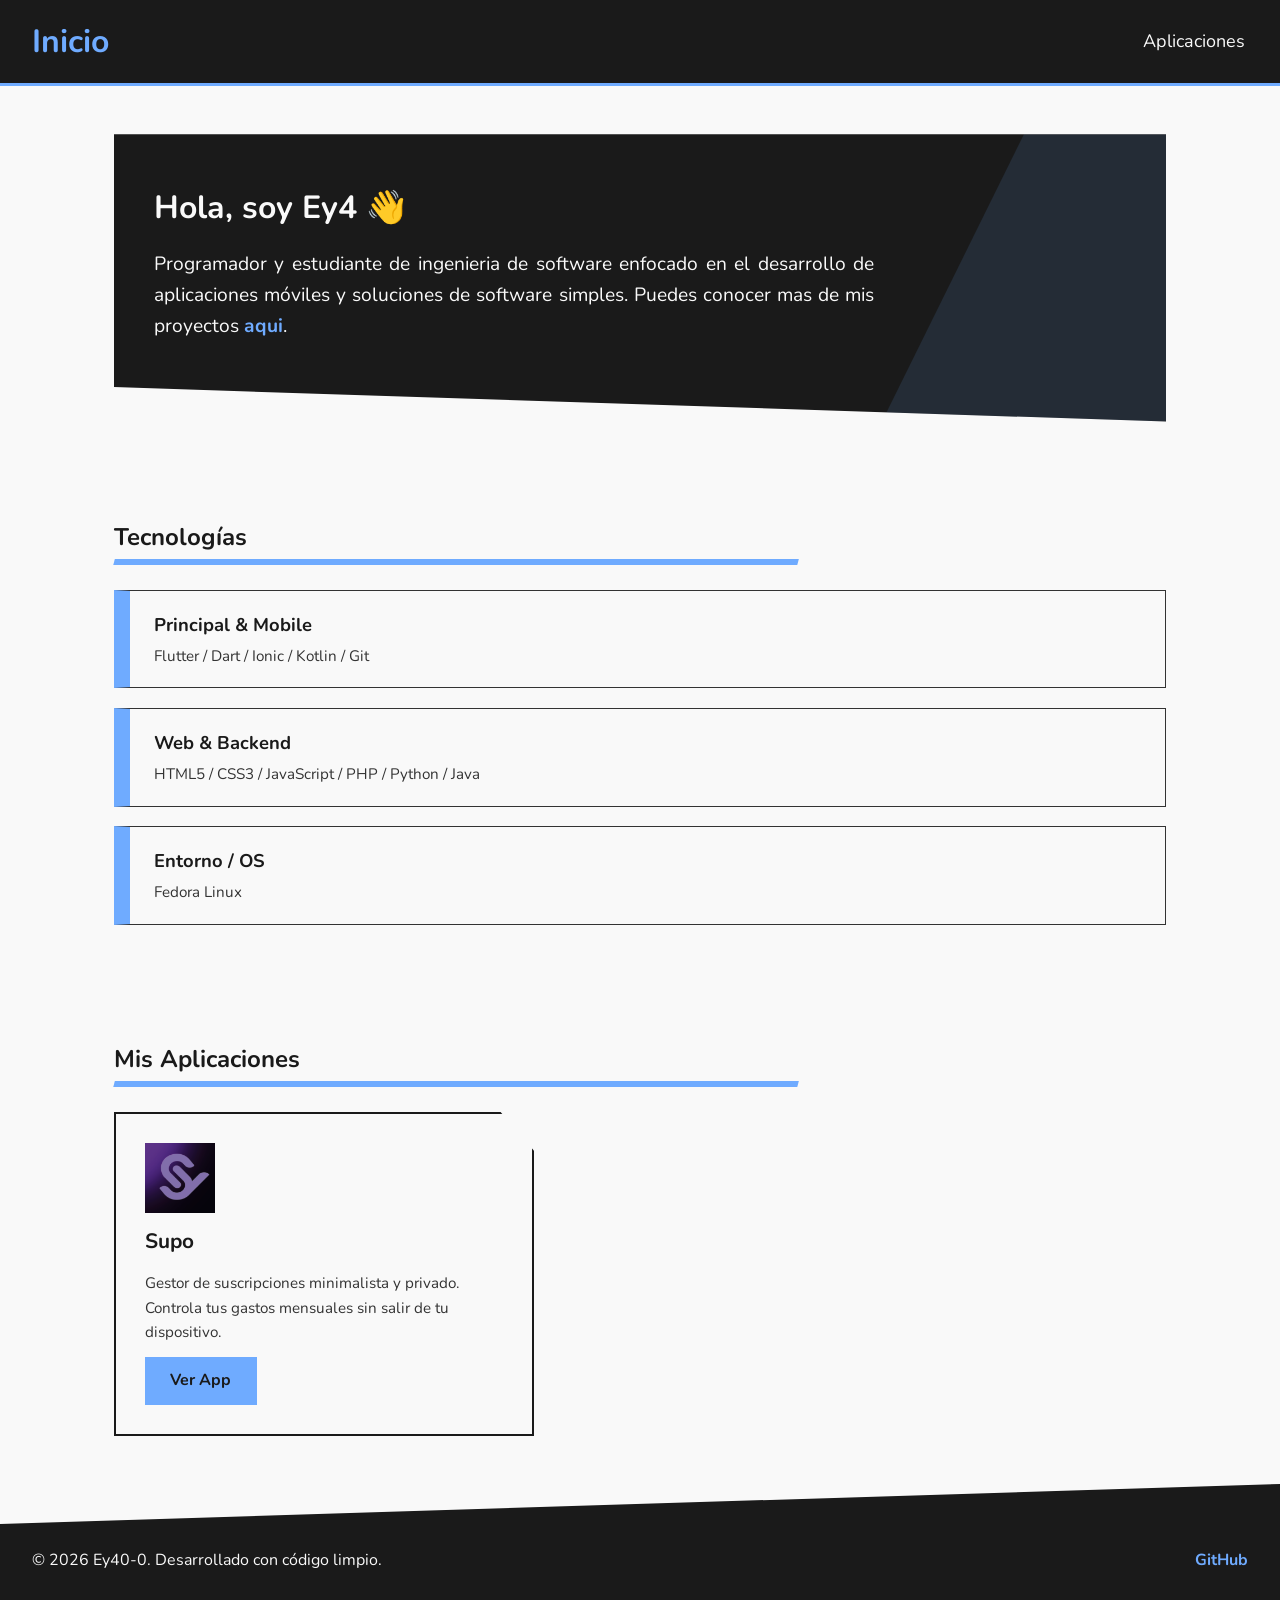
==== index.html @ 371dd0d6 "260707 Se implementa primera version del icono de la aplicacion (1)." ====
<!DOCTYPE html>
<html lang="en">
<head>
    <meta charset="UTF-8">
    <meta name="viewport" content="width=device-width, initial-scale=1.0">
    <link rel="stylesheet" href="style.css">
    <link rel="preconnect" href="https://fonts.googleapis.com">
    <link rel="preconnect" href="https://fonts.gstatic.com" crossorigin>
    <link href="https://fonts.googleapis.com/css2?family=Google+Sans:ital,opsz,wght@0,17..18,400..700;1,17..18,400..700&family=Nunito:ital,wght@0,200..1000;1,200..1000&display=swap" rel="stylesheet">
    <title>Landing</title>
</head>
<body>
<!-- Titulo de la pagina, enlaces -->
    <header class="header-bar">
        <h1 id="title">Inicio</h1>
        <nav class="nav-bar">
            <a href="#apps" class="nav-link">Aplicaciones</a>
        </nav>
    </header>
<!-- Fondo con presentacion -->
    <article class="hero-section">
        <section id="presentation-card">
            <h2 id="title-txt-intro">Hola, soy Ey4 👋</h2>
            <p id="txt-intro">Programador y estudiante de ingenieria de software enfocado en el desarrollo de aplicaciones móviles y soluciones de software simples. Puedes conocer mas de mis proyectos <a href="https://github.com/Ey40-0" class="blue-link">aqui</a>. </p>
        </section>
    </article>
<!-- Stack tecnologico -->
    <article class="stack-section">
       <section class="tech-stack">
            <h2 class="section-heading">Tecnologías</h2>
            <div class="tech-group">
                <h3>Principal & Mobile</h3>
                <p>Flutter / Dart / Ionic / Kotlin / Git</p>
            </div>
            <div class="tech-group">
                <h3>Web & Backend</h3>
                <p>HTML5 / CSS3 / JavaScript / PHP / Python / Java</p>
            </div>
            <div class="tech-group">
                <h3>Entorno / OS</h3>
                <p>Fedora Linux</p>
            </div>
        </section>
    </article>
<!-- Aplicaciones en cascada -->
    <article class="apps-section" id="apps">
        <div class="app-bubble">
            <h2 class="section-heading">Mis Aplicaciones</h2>
            <!-- Tarjeta de Supo -->
            <div class="app-card">
                <div class="app-icon">
                    <img src="/supo/assets/icon/Supo.png" alt="supo-logo-img">
                </div>
                <h3>Supo</h3>
                <p>Gestor de suscripciones minimalista y privado. Controla tus gastos mensuales sin salir de tu dispositivo.</p>
                <a href="./supo/" class="btn">Ver App</a>
            </div>
<!-- Espacio listo para cuando retomes Declutter u otra app -->
<!-- 
            <div class="app-card">
                ...
            </div> 
            -->
        </div>
    </article>
<!-- fin de pagina -->
    <footer>
        <p>&copy; 2026 Ey40-0. Desarrollado con código limpio.</p>
        <a href="https://github.com/Ey40-0" target="_blank">GitHub</a>
    </footer>
</body>
</html>
---- style.css ----
/* Codigo hecho por Ey40-0 */
/* Set de colores en variables */
:root {
--global-grey: #1a1a1a;
--dark-gray: #333333;
--blue-font: #6fabff;
--white-gray: #f9f9f9;
--blue-hover: #4d8fe0;
}
/* Reseteo basico de margenes */
* {
    margin: 0;
    padding: 0;
    box-sizing: border-box;
}
html {
    scroll-behavior: smooth;
}
/* Hacer la fuente global para todo el cuerpo del sitio */
body {
    font-family: 'Nunito', system-ui, -apple-system, sans-serif;
    background-color: var(--white-gray);
    color: var(--dark-gray);
    line-height: 1.6;
    overflow-x: hidden;
}
article {
    max-width: 1100px;
    margin: 0 auto;
    padding: 3rem 1.5rem;
}
/* Aplicar Google Sans a los titulos para que resalten mas */
h1, h2, h3, h4, h5, h6 {
    font-family: 'Google Sans', 'Nunito', sans-serif;
    font-weight: 700;
    color: var(--global-grey);
}
a {
    text-decoration: none;
}
/* Classes */
.header-bar {
/* Estetica */
    background-color: var(--global-grey);
    border-bottom: .2rem solid var(--blue-font);
/* Posicionamiento */
    display: flex;
    align-items: center;
    justify-content: space-between;
    padding: 1rem 2rem;
    position: sticky;
    top: 0;
    z-index: 100;
}
.nav-bar {
    display: flex;
    align-items: center;
    gap: 1.5rem;
}
/* Enlaces en Nav */
.nav-link {
    color: var(--white-gray);
    font-size: large;
    padding: .2rem;
    text-decoration: none;
}
.blue-link {
    color: var(--blue-font);
    font-weight: 700;
}
/* Mismo subrayado direccional que el link de Github en el footer (ver mas abajo), */
/* reutilizado aca en vez de repetir el bloque tres veces */
.nav-link,
.blue-link,
footer a {
    position: relative;
}
.nav-link::after,
.blue-link::after,
footer a::after {
    content: '';
    position: absolute;
    left: 0;
    bottom: -.2rem;
    width: 100%;
    height: .2rem;
    background-color: var(--blue-font);
/* Animacion: nace desde la derecha en reposo y crece desde la izquierda al pasar el mouse */
    transform: scaleX(0);
    transform-origin: right;
    transition: transform .2s ease;
}
.nav-link:hover::after,
.blue-link:hover::after,
footer a:hover::after {
    transform: scaleX(1);
    transform-origin: left;
}
/* Encabezado con banda diagonal, reutilizable en cada seccion */
.section-heading {
    position: relative;
    display: inline-block;
    padding-bottom: .6rem;
    margin-bottom: 1.5rem;
}
.section-heading::after {
    content: '';
    position: absolute;
    left: 0;
    bottom: 0;
    width: 65%;
    height: .4rem;
    background-color: var(--blue-font);
    transform: skewX(-15deg);
    transform-origin: left;
}
/* Presentacion (hero) */
#presentation-card {
/* Color */
    background-color: var(--global-grey);
/* Espacio (el padding-bottom extra da espacio para que el corte de abajo no tape el texto) */
    padding: 3rem 2.5rem 5rem;
/* Recorte diagonal */
    position: relative;
    overflow: hidden;
/* Inclinacion de la card: el ultimo valor (0 88%) es la esquina inferior izquierda. */
/* Bajar ese porcentaje = corte mas pronunciado, subirlo (mas cerca de 100%) = corte mas sutil */
    clip-path: polygon(0 0, 100% 0, 100% 100%, 0 88%);
}
#presentation-card::before {
    content: '';
    position: absolute;
    top: 0;
    right: 0;
    width: 45%;
    height: 100%;
    background-color: var(--blue-font);
    opacity: .12;
    clip-path: polygon(100% 0, 100% 100%, 40% 100%, 70% 0);
    z-index: -1;
}
#title {
    color: var(--blue-font);
}
#title-txt-intro {
    color: var(--white-gray);
    font-size: 2rem;
    margin-bottom: 1rem;
}
#txt-intro {
    color: var(--white-gray);
    font-size: larger;
    text-align: justify;
    max-width: 60ch;
}
/* Stack tecnologico */
.tech-stack {
    display: flex;
    flex-direction: column;
}
.tech-group {
    padding: 1.2rem 1.5rem;
    margin-bottom: 1.2rem;
    background-color: var(--white-gray);
    border: .1rem solid var(--dark-gray);
    border-left: 1rem solid var(--blue-font);
}
.tech-group h3 {
    font-size: 1.15rem;
    margin-bottom: .3rem;
}
.tech-group p {
    font-size: .95rem;
}
/* Aplicaciones */
.app-bubble {
    display: flex;
    flex-direction: column;
}
.app-card {
    position: relative;
    display: flex;
    flex-direction: column;
    gap: .8rem;
    padding: 1.8rem;
    border: .15rem solid var(--global-grey);
    clip-path: polygon(0 0, 92% 0, 100% 12%, 100% 100%, 0 100%);
    max-width: 420px;
}
.app-icon {
    width: 70px;
    height: 70px;
    flex-shrink: 0;
    display: flex;
    align-items: center;
    justify-content: center;
}
.app-icon img {
    width: 100%;
    height: 100%;
    object-fit: contain;
    display: block;
}
.app-card h3 {
    font-size: 1.3rem;
}
.app-card p {
    font-size: .95rem;
}
/* Boton con relleno diagonal al pasar el mouse */
.btn {
    position: relative;
    display: inline-block;
    align-self: flex-start;
    padding: .7rem 1.6rem;
    background-color: var(--blue-font);
    color: var(--global-grey);
    font-weight: 700;
    overflow: hidden;
    z-index: 1;
    transition: color .25s ease;
}
.btn::before {
    content: '';
    position: absolute;
    top: 0;
    left: -15%;
    width: 130%;
    height: 100%;
    background-color: var(--global-grey);
    transform: translateX(-100%) skewX(-15deg);
    transition: transform .3s ease;
    z-index: -1;
}
.btn:hover {
    color: var(--white-gray);
}
.btn:hover::before {
    transform: translateX(0) skewX(-15deg);
}
/* Pie de pagina con corte diagonal arriba */
footer {
    position: relative;
    background-color: var(--global-grey);
    color: var(--white-gray);
    display: flex;
    flex-wrap: wrap;
    align-items: center;
    justify-content: space-between;
    gap: 1rem;
    padding: 4rem 2rem 1.8rem;
    clip-path: polygon(0 40px, 100% 0, 100% 100%, 0 100%);
}
footer a {
    color: var(--blue-font);
    font-weight: 700;
}
/* El subrayado (::after) ya viene del bloque compartido de arriba, */
/* aca solo se agrega el cambio de color que hace unico a este link */
footer a:hover {
    color: var(--white-gray);
}
footer a:hover::after {
    background-color: var(--white-gray);
}
/* Mejora propia (no pedida): estados de foco visibles para quien navega con teclado */
/* Sin sombra ni radio, solo un contorno solido que respeta la paleta */
.nav-link:focus-visible,
.blue-link:focus-visible,
.btn:focus-visible,
footer a:focus-visible {
    outline: .15rem solid var(--blue-font);
    outline-offset: .25rem;
}
/* Responsive */
@media (max-width: 900px) {
    .app-card {
        max-width: 100%;
    }
    #presentation-card::before {
        width: 55%;
        opacity: .1;
    }
}
@media (max-width: 700px) {
    .header-bar {
        padding: 1rem 1.2rem;
    }
    #title {
        font-size: 1.4rem;
    }
    .nav-link {
        font-size: medium;
    }
    #title-txt-intro {
        font-size: 1.6rem;
    }
    #txt-intro {
        font-size: 1rem;
        text-align: left;
    }
    article {
        padding: 2.2rem 1.2rem;
    }
    footer {
        flex-direction: column;
        text-align: center;
        padding-top: 3.5rem;
    }
}
@media (max-width: 480px) {
    #presentation-card {
        padding: 2rem 1.5rem 3.5rem;
    }
    #presentation-card::before {
        display: none;
    }
    .app-card {
        clip-path: polygon(0 0, 88% 0, 100% 8%, 100% 100%, 0 100%);
    }
    .btn {
        width: 100%;
        text-align: center;
    }
    footer {
        clip-path: polygon(0 22px, 100% 0, 100% 100%, 0 100%);
    }
}
/* Respeto por preferencia de movimiento reducido */
@media (prefers-reduced-motion: reduce) {
    * {
        transition: none !important;
    }
}
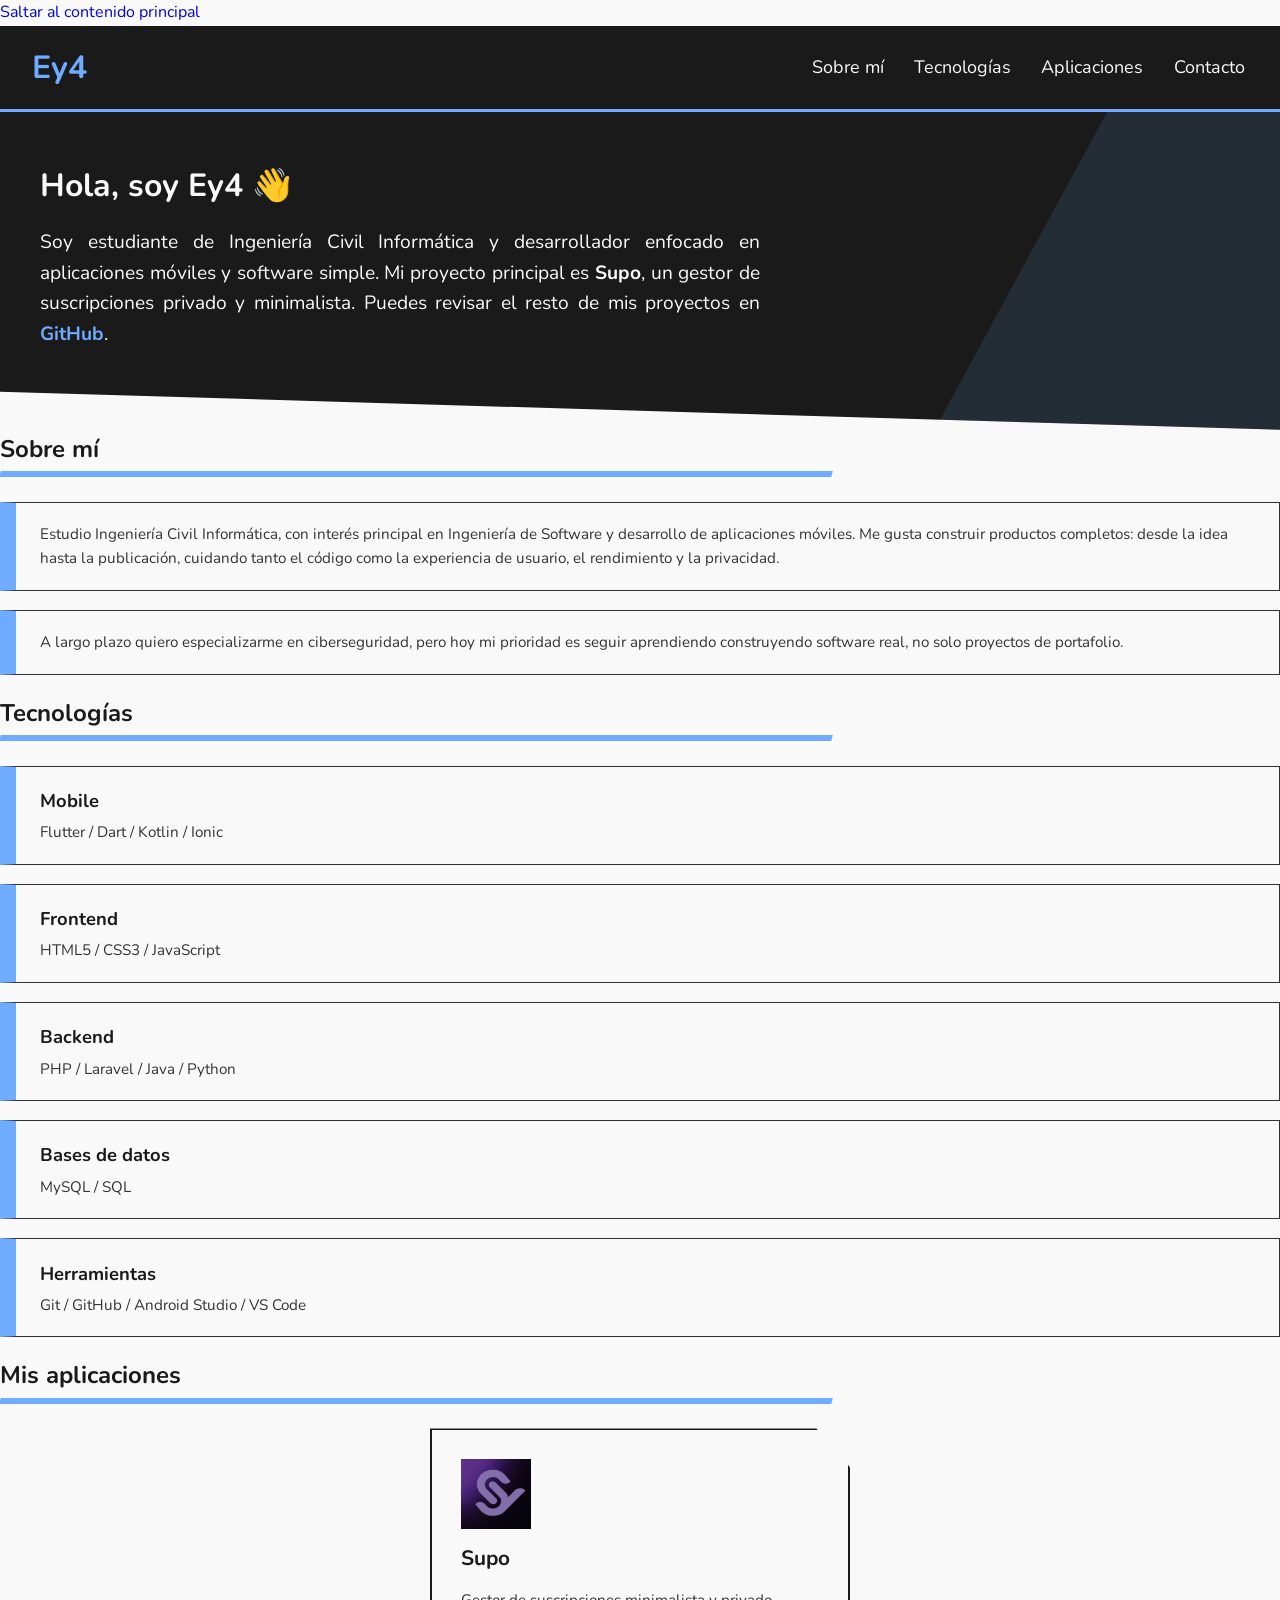
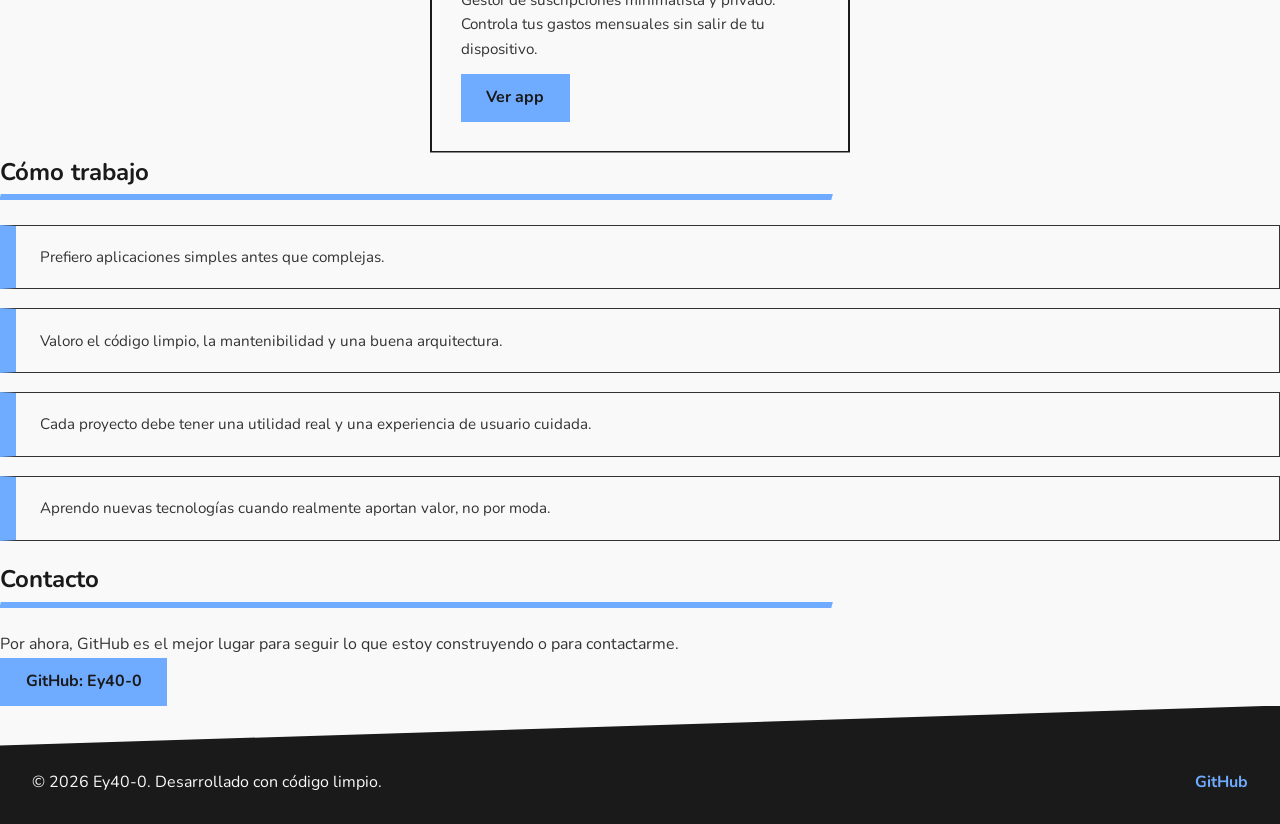
==== commit 3e7f12ae: "Update index.html with new metadata and structure Updated the HTML document to reflect a new title, " ====
--- a/index.html
+++ b/index.html
@@ -1,5 +1,5 @@
 <!DOCTYPE html>
-<html lang="en">
+<html lang="es">
 <head>
     <meta charset="UTF-8">
     <meta name="viewport" content="width=device-width, initial-scale=1.0">
@@ -7,66 +7,187 @@
     <link rel="preconnect" href="https://fonts.googleapis.com">
     <link rel="preconnect" href="https://fonts.gstatic.com" crossorigin>
     <link href="https://fonts.googleapis.com/css2?family=Google+Sans:ital,opsz,wght@0,17..18,400..700;1,17..18,400..700&family=Nunito:ital,wght@0,200..1000;1,200..1000&display=swap" rel="stylesheet">
-    <title>Landing</title>
+
+    <title>Ey4 — Desarrollador de software y apps móviles | Ey40-0</title>
+    <meta name="description" content="Ey4 (Ey40-0) es estudiante de Ingeniería Civil Informática y desarrollador enfocado en aplicaciones móviles y software simple. Conoce Supo, su gestor de suscripciones privado, y el resto de sus proyectos.">
+    <meta name="author" content="Ey4">
+    <link rel="canonical" href="https://ey4.dev/">
+
+    <!-- Open Graph: reemplaza la URL por tu dominio real cuando lo tengas -->
+    <meta property="og:type" content="website">
+    <meta property="og:title" content="Ey4 — Desarrollador de software y apps móviles">
+    <meta property="og:description" content="Estudiante de Ingeniería Civil Informática y desarrollador de aplicaciones móviles. Creador de Supo, un gestor de suscripciones privado y minimalista.">
+    <meta property="og:url" content="https://ey4.dev/">
+    <meta property="og:site_name" content="Ey4">
+
+    <meta name="twitter:card" content="summary">
+    <meta name="twitter:title" content="Ey4 — Desarrollador de software y apps móviles">
+    <meta name="twitter:description" content="Estudiante de Ingeniería Civil Informática. Desarrollo aplicaciones móviles simples y privadas, como Supo.">
+
+    <!-- Datos estructurados: ayuda a Google a entender quién eres, no solo qué dice el texto -->
+    <script type="application/ld+json">
+    {
+      "@context": "https://schema.org",
+      "@type": "Person",
+      "name": "Ey4",
+      "alternateName": "Ey40-0",
+      "url": "https://ey4.dev/",
+      "sameAs": [
+        "https://github.com/Ey40-0"
+      ],
+      "jobTitle": "Estudiante de Ingeniería Civil Informática",
+      "description": "Estudiante de Ingeniería Civil Informática enfocado en desarrollo de software y aplicaciones móviles, creador de la app Supo.",
+      "knowsAbout": [
+        "Flutter", "Dart", "Kotlin", "Ionic", "Java", "Python", "PHP", "Laravel",
+        "JavaScript", "HTML5", "CSS3", "SQL", "MySQL", "Git", "GitHub"
+      ]
+    }
+    </script>
 </head>
 <body>
-<!-- Titulo de la pagina, enlaces -->
+
+    <a href="#main-content" class="skip-link">Saltar al contenido principal</a>
+
+    <!-- Encabezado con marca y navegación -->
     <header class="header-bar">
-        <h1 id="title">Inicio</h1>
-        <nav class="nav-bar">
+        <h1 id="title">Ey4</h1>
+        <nav class="nav-bar" aria-label="Navegación principal">
+            <a href="#about" class="nav-link">Sobre mí</a>
+            <a href="#tech" class="nav-link">Tecnologías</a>
             <a href="#apps" class="nav-link">Aplicaciones</a>
+            <a href="#contact" class="nav-link">Contacto</a>
         </nav>
     </header>
-<!-- Fondo con presentacion -->
-    <article class="hero-section">
-        <section id="presentation-card">
-            <h2 id="title-txt-intro">Hola, soy Ey4 👋</h2>
-            <p id="txt-intro">Programador y estudiante de ingenieria de software enfocado en el desarrollo de aplicaciones móviles y soluciones de software simples. Puedes conocer mas de mis proyectos <a href="https://github.com/Ey40-0" class="blue-link">aqui</a>. </p>
-        </section>
-    </article>
-<!-- Stack tecnologico -->
-    <article class="stack-section">
-       <section class="tech-stack">
-            <h2 class="section-heading">Tecnologías</h2>
-            <div class="tech-group">
-                <h3>Principal & Mobile</h3>
-                <p>Flutter / Dart / Ionic / Kotlin / Git</p>
-            </div>
-            <div class="tech-group">
-                <h3>Web & Backend</h3>
-                <p>HTML5 / CSS3 / JavaScript / PHP / Python / Java</p>
-            </div>
-            <div class="tech-group">
-                <h3>Entorno / OS</h3>
-                <p>Fedora Linux</p>
+
+    <main id="main-content">
+
+        <!-- Presentación -->
+        <section class="hero-section">
+            <div id="presentation-card">
+                <h2 id="title-txt-intro">Hola, soy Ey4 👋</h2>
+                <p id="txt-intro">
+                    Soy estudiante de Ingeniería Civil Informática y desarrollador enfocado en
+                    aplicaciones móviles y software simple. Mi proyecto principal es
+                    <strong>Supo</strong>, un gestor de suscripciones privado y minimalista.
+                    Puedes revisar el resto de mis proyectos en
+                    <a href="https://github.com/Ey40-0" class="blue-link">GitHub</a>.
+                </p>
             </div>
         </section>
-    </article>
-<!-- Aplicaciones en cascada -->
-    <article class="apps-section" id="apps">
-        <div class="app-bubble">
-            <h2 class="section-heading">Mis Aplicaciones</h2>
-            <!-- Tarjeta de Supo -->
-            <div class="app-card">
-                <div class="app-icon">
-                    <img src="/supo/assets/icon/Supo.png" alt="supo-logo-img">
+
+        <!-- Sobre mí -->
+        <section class="stack-section" id="about">
+            <div class="tech-stack">
+                <h2 class="section-heading">Sobre mí</h2>
+                <div class="tech-group">
+                    <p>
+                        Estudio Ingeniería Civil Informática, con interés principal en
+                        Ingeniería de Software y desarrollo de aplicaciones móviles. Me gusta
+                        construir productos completos: desde la idea hasta la publicación,
+                        cuidando tanto el código como la experiencia de usuario, el rendimiento
+                        y la privacidad.
+                    </p>
                 </div>
-                <h3>Supo</h3>
-                <p>Gestor de suscripciones minimalista y privado. Controla tus gastos mensuales sin salir de tu dispositivo.</p>
-                <a href="./supo/" class="btn">Ver App</a>
+                <div class="tech-group">
+                    <p>
+                        A largo plazo quiero especializarme en ciberseguridad, pero hoy mi
+                        prioridad es seguir aprendiendo construyendo software real, no solo
+                        proyectos de portafolio.
+                    </p>
+                </div>
             </div>
-<!-- Espacio listo para cuando retomes Declutter u otra app -->
-<!-- 
-            <div class="app-card">
-                ...
-            </div> 
-            -->
-        </div>
-    </article>
-<!-- fin de pagina -->
+        </section>
+
+        <!-- Stack tecnológico -->
+        <section class="stack-section" id="tech">
+            <div class="tech-stack">
+                <h2 class="section-heading">Tecnologías</h2>
+                <div class="tech-group">
+                    <h3>Mobile</h3>
+                    <p>Flutter / Dart / Kotlin / Ionic</p>
+                </div>
+                <div class="tech-group">
+                    <h3>Frontend</h3>
+                    <p>HTML5 / CSS3 / JavaScript</p>
+                </div>
+                <div class="tech-group">
+                    <h3>Backend</h3>
+                    <p>PHP / Laravel / Java / Python</p>
+                </div>
+                <div class="tech-group">
+                    <h3>Bases de datos</h3>
+                    <p>MySQL / SQL</p>
+                </div>
+                <div class="tech-group">
+                    <h3>Herramientas</h3>
+                    <p>Git / GitHub / Android Studio / VS Code</p>
+                </div>
+            </div>
+        </section>
+
+        <!-- Aplicaciones -->
+        <section class="apps-section" id="apps">
+            <div class="app-bubble">
+                <h2 class="section-heading">Mis aplicaciones</h2>
+
+                <article class="app-card">
+                    <div class="app-icon">
+                        <img src="/supo/assets/icon/Supo.png" alt="Ícono de la aplicación Supo">
+                    </div>
+                    <h3>Supo</h3>
+                    <p>
+                        Gestor de suscripciones minimalista y privado. Controla tus gastos
+                        mensuales sin salir de tu dispositivo.
+                    </p>
+                    <a href="./supo/" class="btn">Ver app</a>
+                </article>
+
+                <!-- Espacio listo para cuando retomes Declutter u otra app -->
+                <!--
+                <article class="app-card">
+                    ...
+                </article>
+                -->
+            </div>
+        </section>
+
+        <!-- Filosofía de desarrollo -->
+        <section class="stack-section" id="philosophy">
+            <div class="tech-stack">
+                <h2 class="section-heading">Cómo trabajo</h2>
+                <div class="tech-group">
+                    <p>Prefiero aplicaciones simples antes que complejas.</p>
+                </div>
+                <div class="tech-group">
+                    <p>Valoro el código limpio, la mantenibilidad y una buena arquitectura.</p>
+                </div>
+                <div class="tech-group">
+                    <p>Cada proyecto debe tener una utilidad real y una experiencia de usuario cuidada.</p>
+                </div>
+                <div class="tech-group">
+                    <p>Aprendo nuevas tecnologías cuando realmente aportan valor, no por moda.</p>
+                </div>
+            </div>
+        </section>
+
+        <!-- Contacto -->
+        <section class="apps-section" id="contact">
+            <div class="app-bubble">
+                <h2 class="section-heading">Contacto</h2>
+                <p>
+                    Por ahora, GitHub es el mejor lugar para seguir lo que estoy construyendo
+                    o para contactarme.
+                </p>
+                <a href="https://github.com/Ey40-0" class="btn" target="_blank" rel="noopener">GitHub: Ey40-0</a>
+            </div>
+        </section>
+
+    </main>
+
     <footer>
         <p>&copy; 2026 Ey40-0. Desarrollado con código limpio.</p>
-        <a href="https://github.com/Ey40-0" target="_blank">GitHub</a>
+        <a href="https://github.com/Ey40-0" target="_blank" rel="noopener">GitHub</a>
     </footer>
+
 </body>
-</html>+</html>
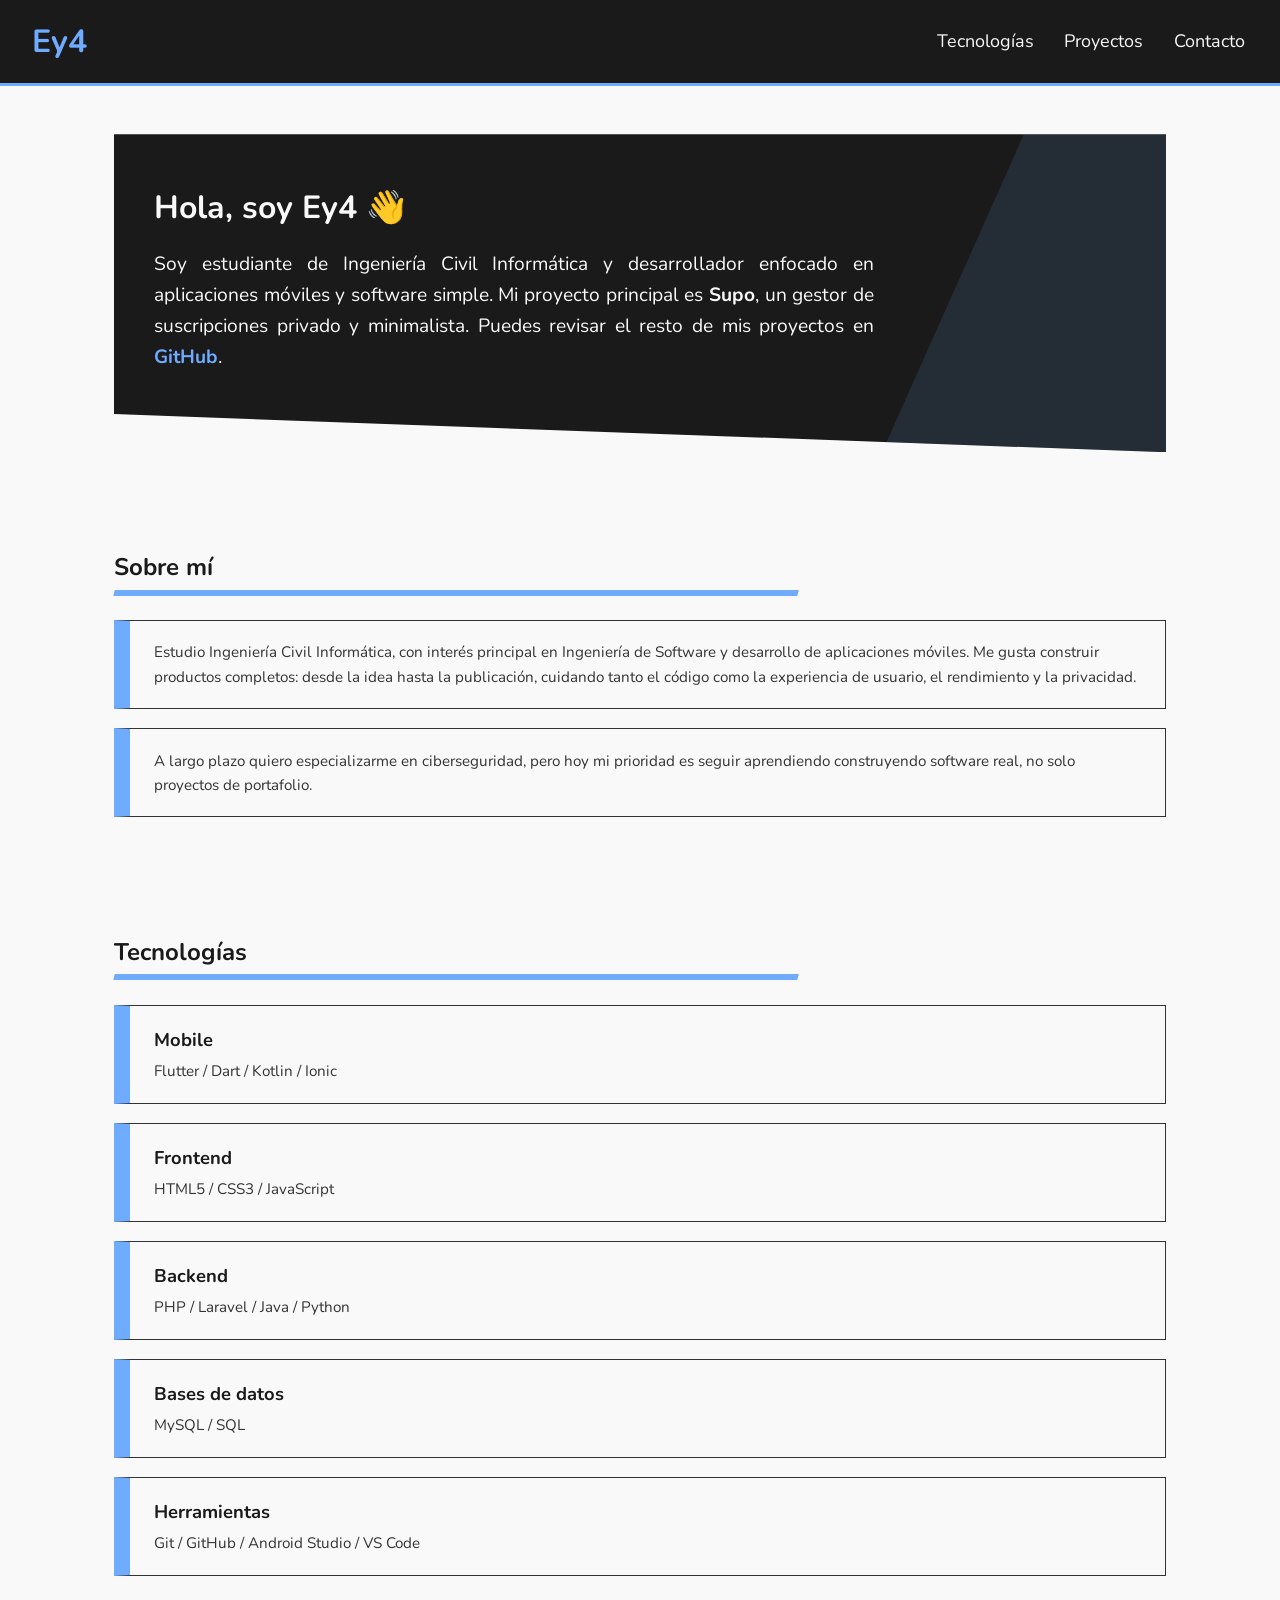
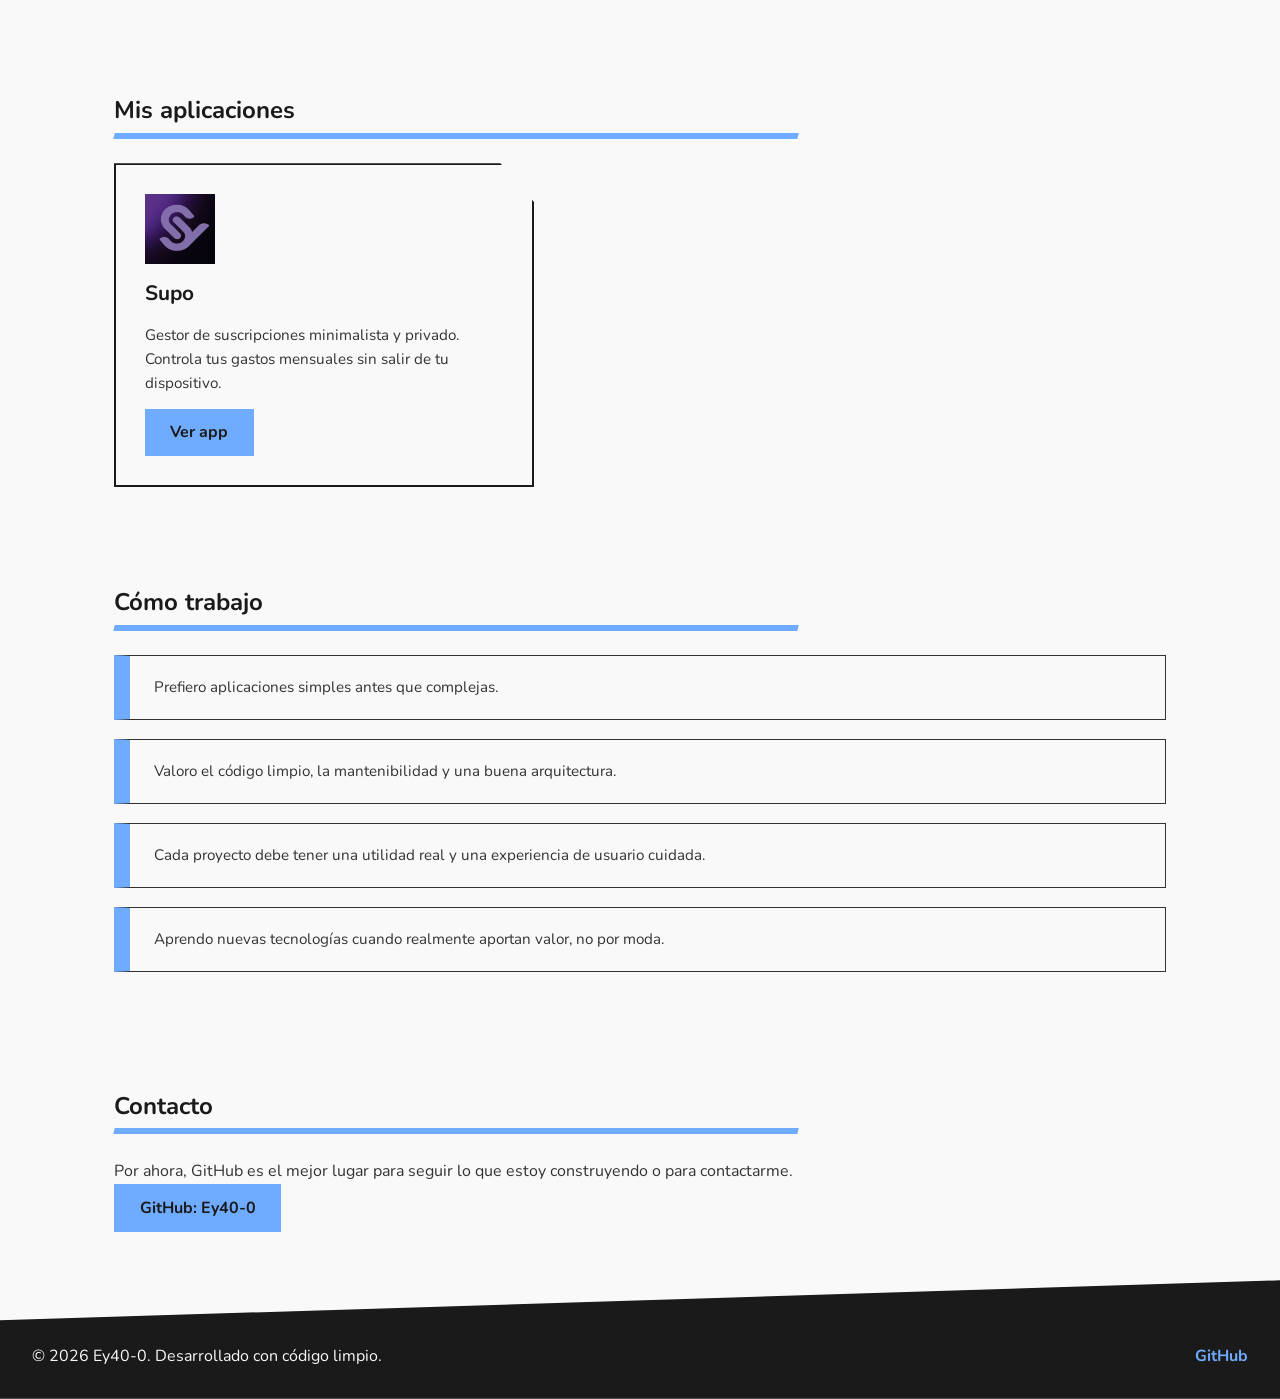
==== commit 6237869b: "Update URLs and refactor HTML structure Updated canonical and Open Graph URLs to point to GitHub Pag" ====
--- a/index.html
+++ b/index.html
@@ -11,13 +11,12 @@
     <title>Ey4 — Desarrollador de software y apps móviles | Ey40-0</title>
     <meta name="description" content="Ey4 (Ey40-0) es estudiante de Ingeniería Civil Informática y desarrollador enfocado en aplicaciones móviles y software simple. Conoce Supo, su gestor de suscripciones privado, y el resto de sus proyectos.">
     <meta name="author" content="Ey4">
-    <link rel="canonical" href="https://ey4.dev/">
+    <link rel="canonical" href="https://ey40-0.github.io/">
 
-    <!-- Open Graph: reemplaza la URL por tu dominio real cuando lo tengas -->
     <meta property="og:type" content="website">
     <meta property="og:title" content="Ey4 — Desarrollador de software y apps móviles">
     <meta property="og:description" content="Estudiante de Ingeniería Civil Informática y desarrollador de aplicaciones móviles. Creador de Supo, un gestor de suscripciones privado y minimalista.">
-    <meta property="og:url" content="https://ey4.dev/">
+    <meta property="og:url" content="https://ey40-0.github.io/">
     <meta property="og:site_name" content="Ey4">
 
     <meta name="twitter:card" content="summary">
@@ -31,7 +30,7 @@
       "@type": "Person",
       "name": "Ey4",
       "alternateName": "Ey40-0",
-      "url": "https://ey4.dev/",
+      "url": "https://ey40-0.github.io/",
       "sameAs": [
         "https://github.com/Ey40-0"
       ],
@@ -46,15 +45,12 @@
 </head>
 <body>
 
-    <a href="#main-content" class="skip-link">Saltar al contenido principal</a>
-
     <!-- Encabezado con marca y navegación -->
     <header class="header-bar">
         <h1 id="title">Ey4</h1>
         <nav class="nav-bar" aria-label="Navegación principal">
-            <a href="#about" class="nav-link">Sobre mí</a>
             <a href="#tech" class="nav-link">Tecnologías</a>
-            <a href="#apps" class="nav-link">Aplicaciones</a>
+            <a href="#apps" class="nav-link">Proyectos</a>
             <a href="#contact" class="nav-link">Contacto</a>
         </nav>
     </header>
@@ -62,8 +58,8 @@
     <main id="main-content">
 
         <!-- Presentación -->
-        <section class="hero-section">
-            <div id="presentation-card">
+        <article class="hero-section">
+            <section id="presentation-card">
                 <h2 id="title-txt-intro">Hola, soy Ey4 👋</h2>
                 <p id="txt-intro">
                     Soy estudiante de Ingeniería Civil Informática y desarrollador enfocado en
@@ -72,12 +68,12 @@
                     Puedes revisar el resto de mis proyectos en
                     <a href="https://github.com/Ey40-0" class="blue-link">GitHub</a>.
                 </p>
-            </div>
-        </section>
+            </section>
+        </article>
 
         <!-- Sobre mí -->
-        <section class="stack-section" id="about">
-            <div class="tech-stack">
+        <article class="stack-section" id="about">
+            <section class="tech-stack">
                 <h2 class="section-heading">Sobre mí</h2>
                 <div class="tech-group">
                     <p>
@@ -95,12 +91,12 @@
                         proyectos de portafolio.
                     </p>
                 </div>
-            </div>
-        </section>
+            </section>
+        </article>
 
         <!-- Stack tecnológico -->
-        <section class="stack-section" id="tech">
-            <div class="tech-stack">
+        <article class="stack-section" id="tech">
+            <section class="tech-stack">
                 <h2 class="section-heading">Tecnologías</h2>
                 <div class="tech-group">
                     <h3>Mobile</h3>
@@ -122,15 +118,15 @@
                     <h3>Herramientas</h3>
                     <p>Git / GitHub / Android Studio / VS Code</p>
                 </div>
-            </div>
-        </section>
+            </section>
+        </article>
 
         <!-- Aplicaciones -->
-        <section class="apps-section" id="apps">
+        <article class="apps-section" id="apps">
             <div class="app-bubble">
                 <h2 class="section-heading">Mis aplicaciones</h2>
 
-                <article class="app-card">
+                <div class="app-card">
                     <div class="app-icon">
                         <img src="/supo/assets/icon/Supo.png" alt="Ícono de la aplicación Supo">
                     </div>
@@ -140,20 +136,20 @@
                         mensuales sin salir de tu dispositivo.
                     </p>
                     <a href="./supo/" class="btn">Ver app</a>
-                </article>
+                </div>
 
                 <!-- Espacio listo para cuando retomes Declutter u otra app -->
                 <!--
-                <article class="app-card">
+                <div class="app-card">
                     ...
-                </article>
+                </div>
                 -->
             </div>
-        </section>
+        </article>
 
         <!-- Filosofía de desarrollo -->
-        <section class="stack-section" id="philosophy">
-            <div class="tech-stack">
+        <article class="stack-section" id="philosophy">
+            <section class="tech-stack">
                 <h2 class="section-heading">Cómo trabajo</h2>
                 <div class="tech-group">
                     <p>Prefiero aplicaciones simples antes que complejas.</p>
@@ -167,11 +163,11 @@
                 <div class="tech-group">
                     <p>Aprendo nuevas tecnologías cuando realmente aportan valor, no por moda.</p>
                 </div>
-            </div>
-        </section>
+            </section>
+        </article>
 
         <!-- Contacto -->
-        <section class="apps-section" id="contact">
+        <article class="apps-section" id="contact">
             <div class="app-bubble">
                 <h2 class="section-heading">Contacto</h2>
                 <p>
@@ -180,7 +176,7 @@
                 </p>
                 <a href="https://github.com/Ey40-0" class="btn" target="_blank" rel="noopener">GitHub: Ey40-0</a>
             </div>
-        </section>
+        </article>
 
     </main>
 
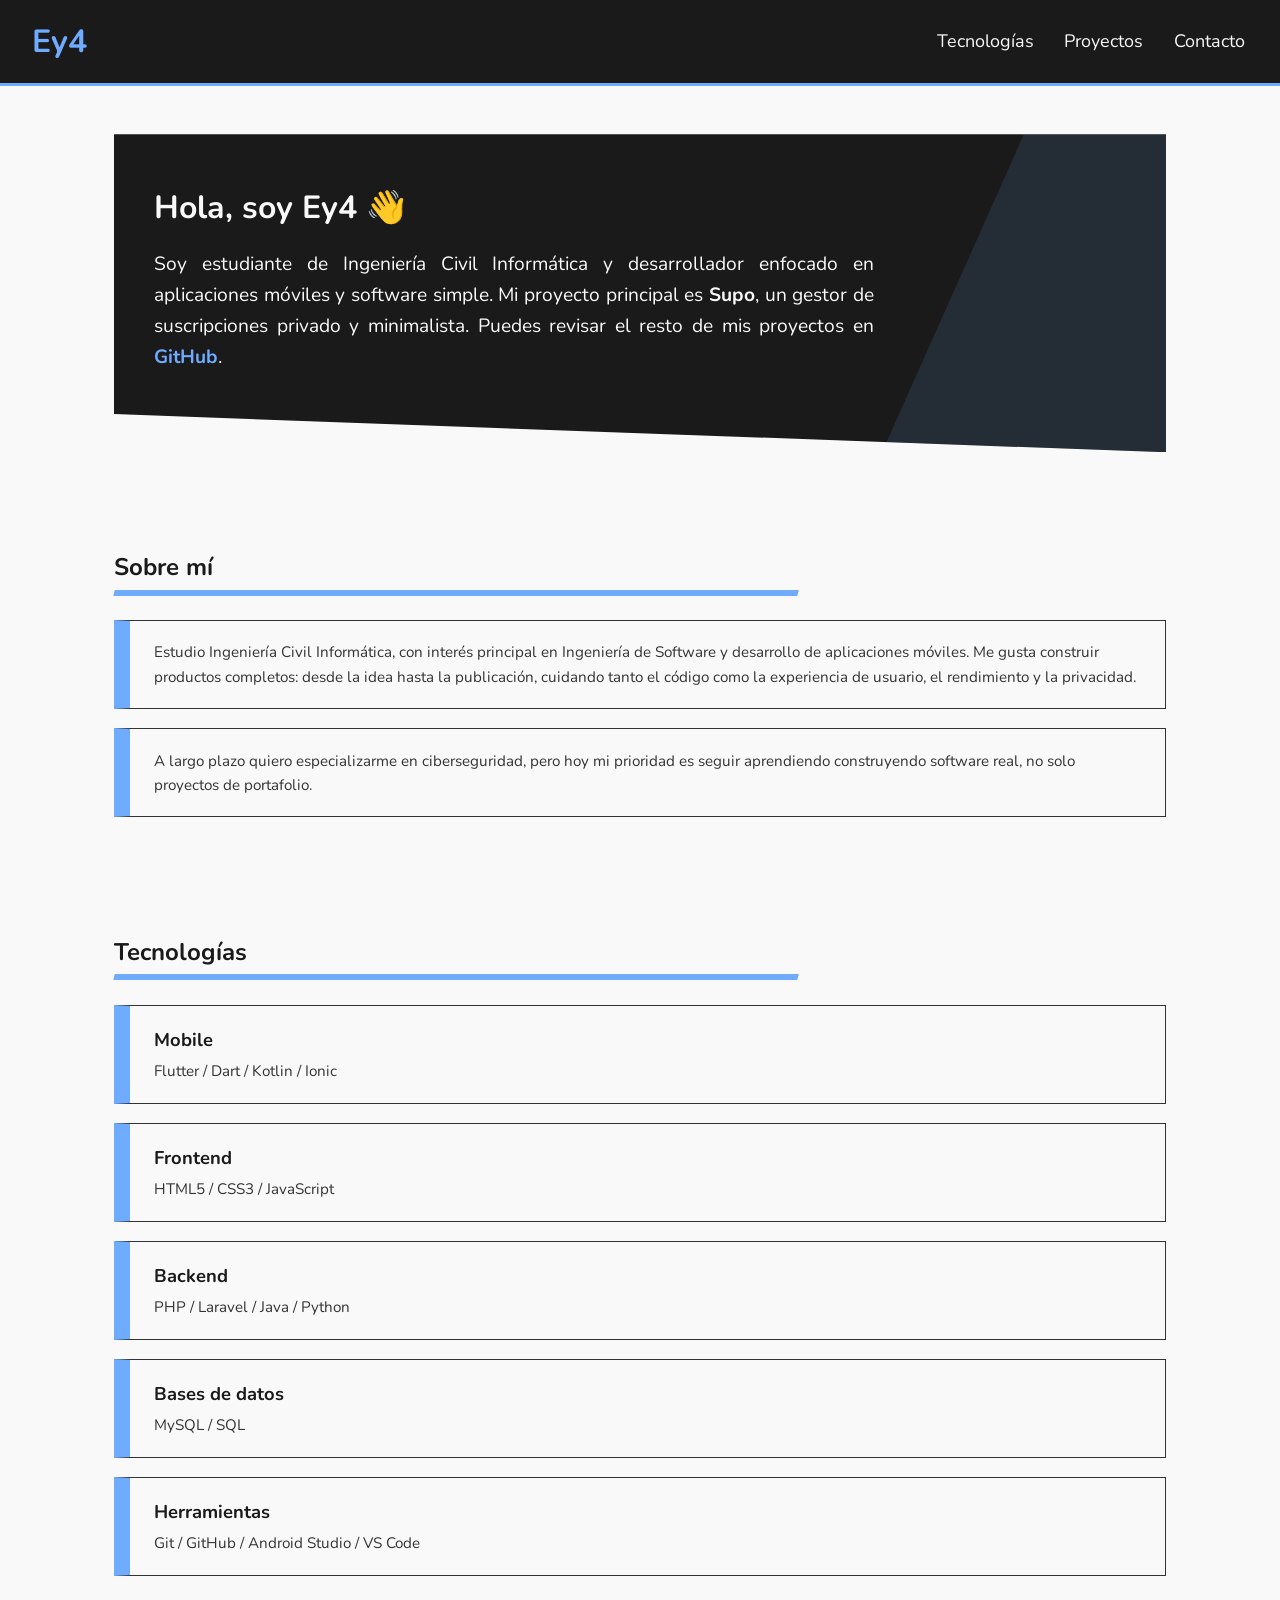
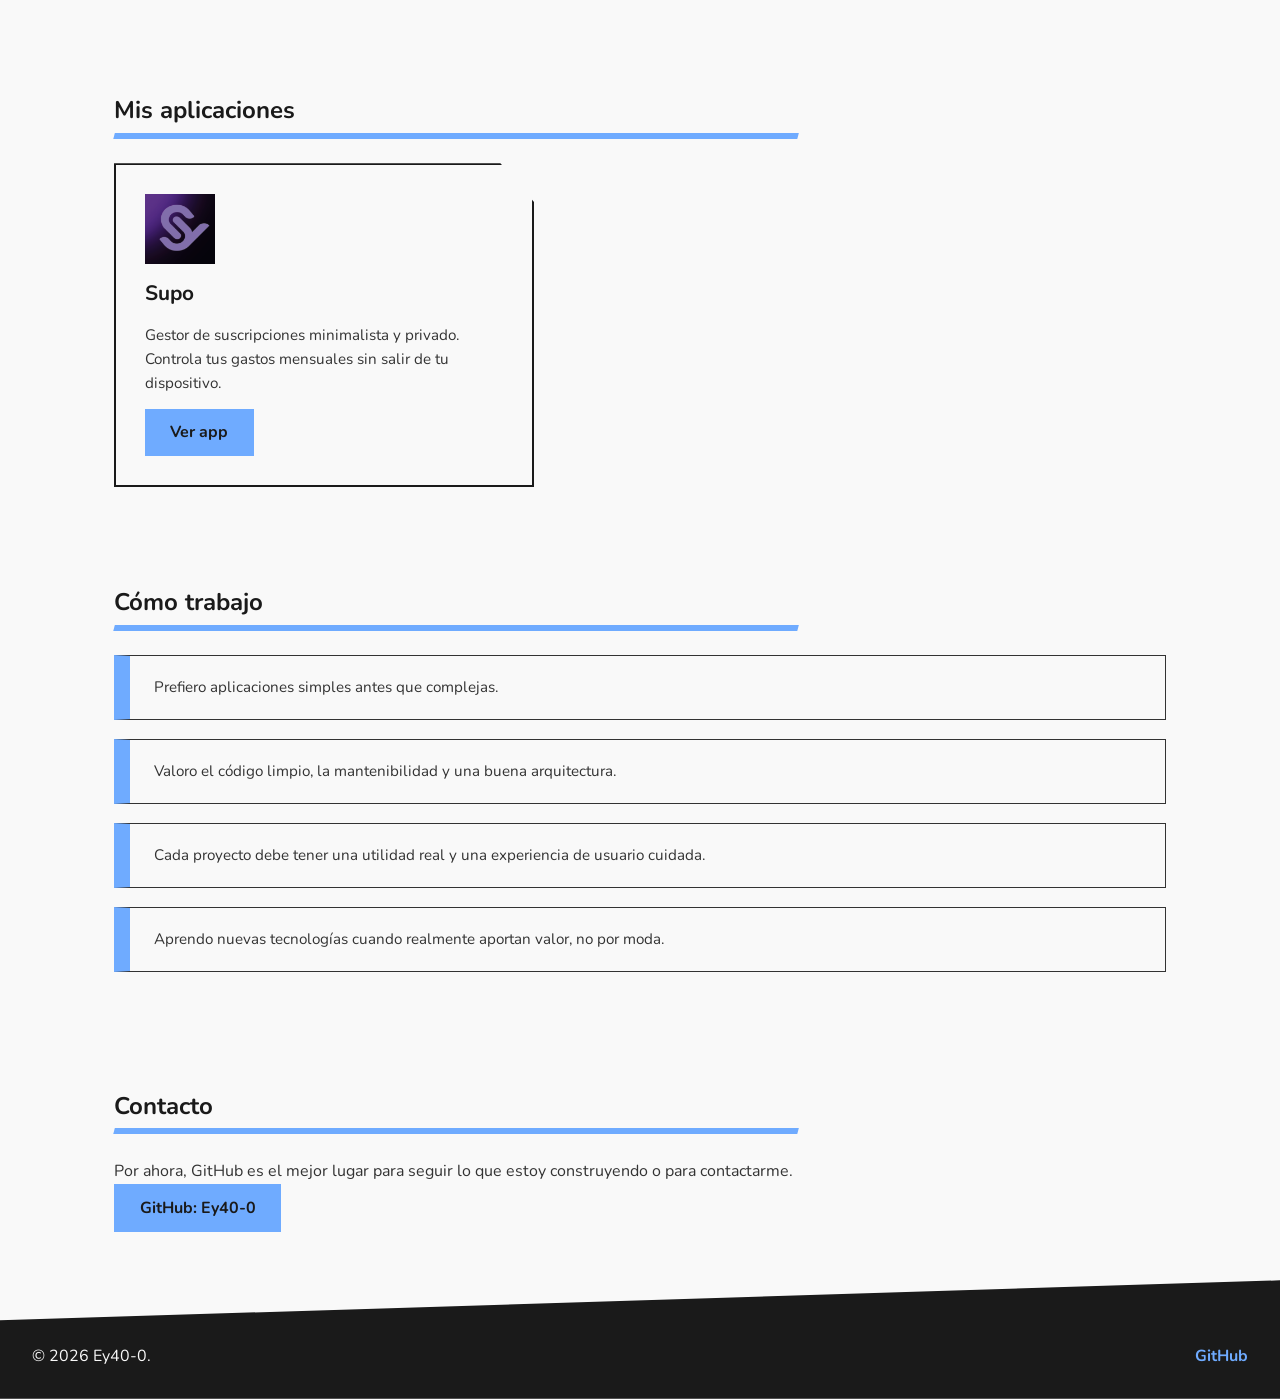
==== commit c83782a8: "Update footer copyright text Removed the phrase 'Desarrollado con código limpio.' from the footer." ====
--- a/index.html
+++ b/index.html
@@ -181,7 +181,7 @@
     </main>
 
     <footer>
-        <p>&copy; 2026 Ey40-0. Desarrollado con código limpio.</p>
+        <p>&copy; 2026 Ey40-0.</p>
         <a href="https://github.com/Ey40-0" target="_blank" rel="noopener">GitHub</a>
     </footer>
 
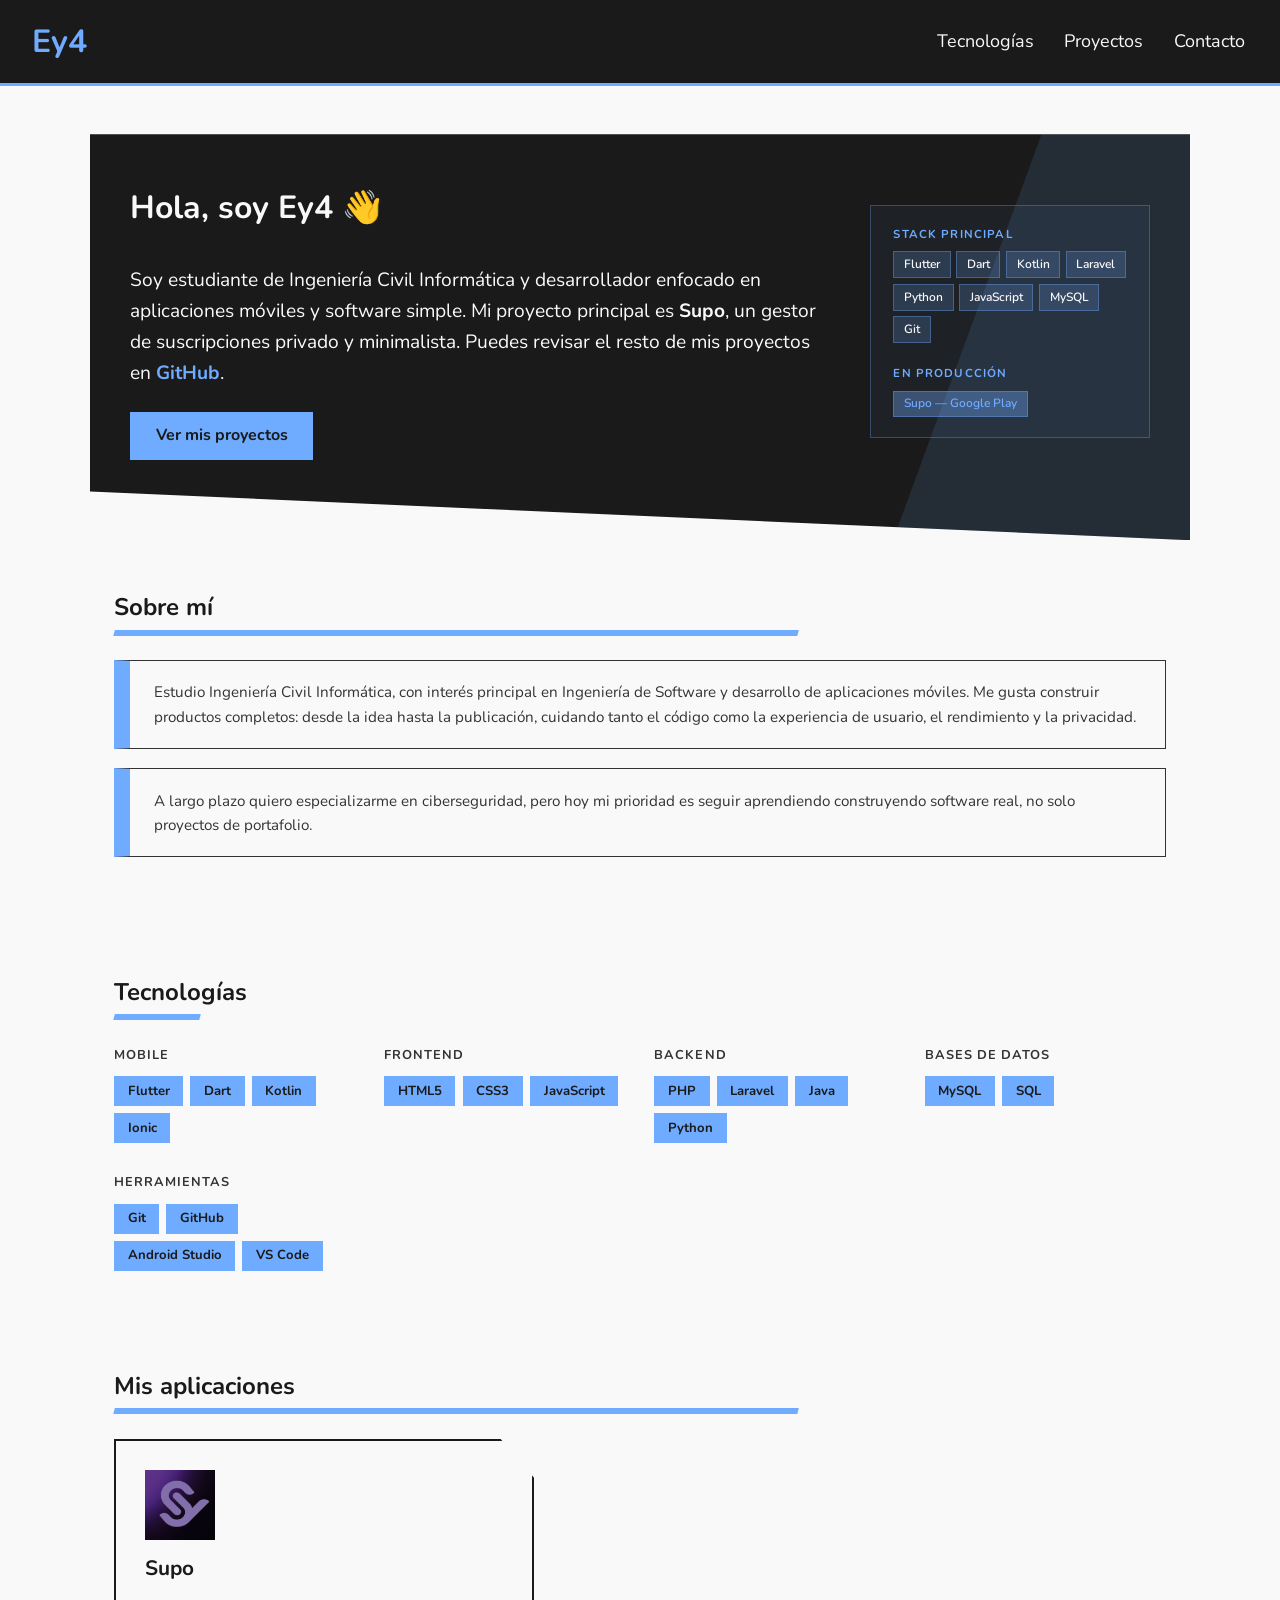
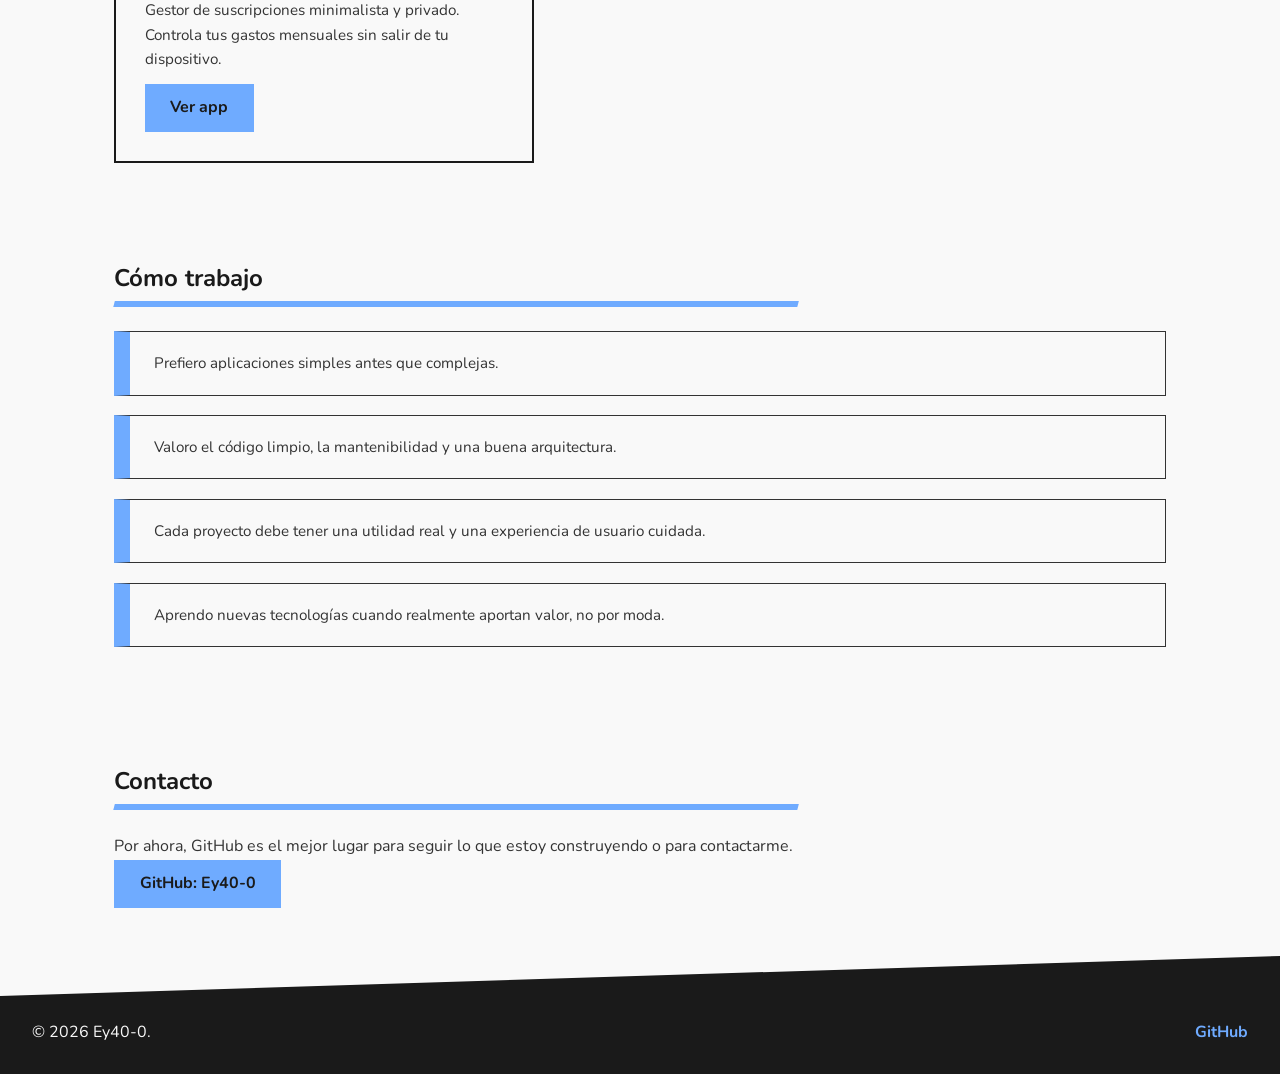
==== commit 6d47a0ad: "260810 rename hero elements to Spanish, reorganize presentation section, and update CSS/HTML structu" ====
--- a/index.html
+++ b/index.html
@@ -1,27 +1,33 @@
 <!DOCTYPE html>
 <html lang="es">
+
 <head>
     <meta charset="UTF-8">
     <meta name="viewport" content="width=device-width, initial-scale=1.0">
     <link rel="stylesheet" href="style.css">
     <link rel="preconnect" href="https://fonts.googleapis.com">
     <link rel="preconnect" href="https://fonts.gstatic.com" crossorigin>
-    <link href="https://fonts.googleapis.com/css2?family=Google+Sans:ital,opsz,wght@0,17..18,400..700;1,17..18,400..700&family=Nunito:ital,wght@0,200..1000;1,200..1000&display=swap" rel="stylesheet">
+    <link
+        href="https://fonts.googleapis.com/css2?family=Google+Sans:ital,opsz,wght@0,17..18,400..700;1,17..18,400..700&family=Nunito:ital,wght@0,200..1000;1,200..1000&display=swap"
+        rel="stylesheet">
 
     <title>Ey4 — Desarrollador de software y apps móviles | Ey40-0</title>
-    <meta name="description" content="Ey4 (Ey40-0) es estudiante de Ingeniería Civil Informática y desarrollador enfocado en aplicaciones móviles y software simple. Conoce Supo, su gestor de suscripciones privado, y el resto de sus proyectos.">
+    <meta name="description"
+        content="Ey4 (Ey40-0) es estudiante de Ingeniería Civil Informática y desarrollador enfocado en aplicaciones móviles y software simple. Conoce Supo, su gestor de suscripciones privado, y el resto de sus proyectos.">
     <meta name="author" content="Ey4">
     <link rel="canonical" href="https://ey40-0.github.io/">
 
     <meta property="og:type" content="website">
     <meta property="og:title" content="Ey4 — Desarrollador de software y apps móviles">
-    <meta property="og:description" content="Estudiante de Ingeniería Civil Informática y desarrollador de aplicaciones móviles. Creador de Supo, un gestor de suscripciones privado y minimalista.">
+    <meta property="og:description"
+        content="Estudiante de Ingeniería Civil Informática y desarrollador de aplicaciones móviles. Creador de Supo, un gestor de suscripciones privado y minimalista.">
     <meta property="og:url" content="https://ey40-0.github.io/">
     <meta property="og:site_name" content="Ey4">
 
     <meta name="twitter:card" content="summary">
     <meta name="twitter:title" content="Ey4 — Desarrollador de software y apps móviles">
-    <meta name="twitter:description" content="Estudiante de Ingeniería Civil Informática. Desarrollo aplicaciones móviles simples y privadas, como Supo.">
+    <meta name="twitter:description"
+        content="Estudiante de Ingeniería Civil Informática. Desarrollo aplicaciones móviles simples y privadas, como Supo.">
 
     <!-- Datos estructurados: ayuda a Google a entender quién eres, no solo qué dice el texto -->
     <script type="application/ld+json">
@@ -43,6 +49,7 @@
     }
     </script>
 </head>
+
 <body>
 
     <!-- Encabezado con marca y navegación -->
@@ -58,16 +65,36 @@
     <main id="main-content">
 
         <!-- Presentación -->
-        <article class="hero-section">
-            <section id="presentation-card">
-                <h2 id="title-txt-intro">Hola, soy Ey4 👋</h2>
-                <p id="txt-intro">
-                    Soy estudiante de Ingeniería Civil Informática y desarrollador enfocado en
-                    aplicaciones móviles y software simple. Mi proyecto principal es
-                    <strong>Supo</strong>, un gestor de suscripciones privado y minimalista.
-                    Puedes revisar el resto de mis proyectos en
-                    <a href="https://github.com/Ey40-0" class="blue-link">GitHub</a>.
-                </p>
+        <article class="seccion-portada">
+            <section id="tarjeta-presentacion">
+                <div class="presentacion-texto">
+                    <h2 id="title-txt-intro">Hola, soy Ey4 👋</h2>
+                    <p id="txt-intro">
+                        Soy estudiante de Ingeniería Civil Informática y desarrollador enfocado en
+                        aplicaciones móviles y software simple. Mi proyecto principal es
+                        <strong>Supo</strong>, un gestor de suscripciones privado y minimalista.
+                        Puedes revisar el resto de mis proyectos en
+                        <a href="https://github.com/Ey40-0" class="blue-link">GitHub</a>.
+                    </p>
+                    <a href="#apps" class="btn presentacion-cta">Ver mis proyectos</a>
+                </div>
+                <div class="presentacion-visual" aria-hidden="true">
+                    <p class="visual-etiqueta">Stack principal</p>
+                    <div class="visual-chips">
+                        <span>Flutter</span>
+                        <span>Dart</span>
+                        <span>Kotlin</span>
+                        <span>Laravel</span>
+                        <span>Python</span>
+                        <span>JavaScript</span>
+                        <span>MySQL</span>
+                        <span>Git</span>
+                    </div>
+                    <p class="visual-etiqueta">En producción</p>
+                    <div class="visual-chips">
+                        <span class="visual-chip-destacado">Supo — Google Play</span>
+                    </div>
+                </div>
             </section>
         </article>
 
@@ -96,29 +123,51 @@
 
         <!-- Stack tecnológico -->
         <article class="stack-section" id="tech">
-            <section class="tech-stack">
-                <h2 class="section-heading">Tecnologías</h2>
-                <div class="tech-group">
+            <h2 class="section-heading">Tecnologías</h2>
+            <div class="tech-grid">
+                <div class="tech-categoria">
                     <h3>Mobile</h3>
-                    <p>Flutter / Dart / Kotlin / Ionic</p>
-                </div>
-                <div class="tech-group">
+                    <div class="tech-pills">
+                        <span class="tech-pill">Flutter</span>
+                        <span class="tech-pill">Dart</span>
+                        <span class="tech-pill">Kotlin</span>
+                        <span class="tech-pill">Ionic</span>
+                    </div>
+                </div>
+                <div class="tech-categoria">
                     <h3>Frontend</h3>
-                    <p>HTML5 / CSS3 / JavaScript</p>
-                </div>
-                <div class="tech-group">
+                    <div class="tech-pills">
+                        <span class="tech-pill">HTML5</span>
+                        <span class="tech-pill">CSS3</span>
+                        <span class="tech-pill">JavaScript</span>
+                    </div>
+                </div>
+                <div class="tech-categoria">
                     <h3>Backend</h3>
-                    <p>PHP / Laravel / Java / Python</p>
-                </div>
-                <div class="tech-group">
+                    <div class="tech-pills">
+                        <span class="tech-pill">PHP</span>
+                        <span class="tech-pill">Laravel</span>
+                        <span class="tech-pill">Java</span>
+                        <span class="tech-pill">Python</span>
+                    </div>
+                </div>
+                <div class="tech-categoria">
                     <h3>Bases de datos</h3>
-                    <p>MySQL / SQL</p>
-                </div>
-                <div class="tech-group">
+                    <div class="tech-pills">
+                        <span class="tech-pill">MySQL</span>
+                        <span class="tech-pill">SQL</span>
+                    </div>
+                </div>
+                <div class="tech-categoria">
                     <h3>Herramientas</h3>
-                    <p>Git / GitHub / Android Studio / VS Code</p>
-                </div>
-            </section>
+                    <div class="tech-pills">
+                        <span class="tech-pill">Git</span>
+                        <span class="tech-pill">GitHub</span>
+                        <span class="tech-pill">Android Studio</span>
+                        <span class="tech-pill">VS Code</span>
+                    </div>
+                </div>
+            </div>
         </article>
 
         <!-- Aplicaciones -->
@@ -181,9 +230,11 @@
     </main>
 
     <footer>
-        <p>&copy; 2026 Ey40-0.</p>
-        <a href="https://github.com/Ey40-0" target="_blank" rel="noopener">GitHub</a>
+        <p data-site="copyright"></p>
+        <a data-site="github-link" target="_blank" rel="noopener">GitHub</a>
     </footer>
 
+    <script src="/site-config.js"></script>
 </body>
-</html>
+
+</html>
--- a/style.css
+++ b/style.css
@@ -114,20 +114,35 @@
     transform: skewX(-15deg);
     transform-origin: left;
 }
-/* Presentacion (hero) */
-#presentation-card {
+/* Portada (antes: hero-section) */
+.seccion-portada {
+    padding-top: 3rem;  /* mismo espaciado que el article de Supo */
+    padding-bottom: 0;
+    padding-left: 0;
+    padding-right: 0;
+    max-width: 100%;
+    margin: 0;
+}
+/* Tarjeta de presentacion (antes: presentation-card) */
+#tarjeta-presentacion {
 /* Color */
     background-color: var(--global-grey);
+/* Layout split: texto izquierda, visual derecha */
+    display: grid;
+    grid-template-columns: 1fr 280px;
+    gap: 2.5rem;
+    align-items: center;
 /* Espacio (el padding-bottom extra da espacio para que el corte de abajo no tape el texto) */
     padding: 3rem 2.5rem 5rem;
+    max-width: 1100px;
+    margin: 0 auto;
 /* Recorte diagonal */
     position: relative;
     overflow: hidden;
-/* Inclinacion de la card: el ultimo valor (0 88%) es la esquina inferior izquierda. */
-/* Bajar ese porcentaje = corte mas pronunciado, subirlo (mas cerca de 100%) = corte mas sutil */
+/* Inclinacion: el ultimo valor (0 88%) es la esquina inferior izquierda */
     clip-path: polygon(0 0, 100% 0, 100% 100%, 0 88%);
 }
-#presentation-card::before {
+#tarjeta-presentacion::before {
     content: '';
     position: absolute;
     top: 0;
@@ -139,21 +154,69 @@
     clip-path: polygon(100% 0, 100% 100%, 40% 100%, 70% 0);
     z-index: -1;
 }
+/* Contenedor izquierdo del split */
+.presentacion-texto {
+    display: flex;
+    flex-direction: column;
+    gap: 1.5rem;
+}
+.presentacion-cta {
+    align-self: flex-start;
+}
+/* Tarjeta visual derecha del split */
+.presentacion-visual {
+    padding: 1.2rem 1.4rem;
+    border: .1rem solid rgba(111, 171, 255, 0.3);
+    background: rgba(111, 171, 255, 0.06);
+    display: flex;
+    flex-direction: column;
+    gap: .5rem;
+}
+.visual-etiqueta {
+    font-size: .72rem;
+    text-transform: uppercase;
+    letter-spacing: .1em;
+    color: var(--blue-font);
+    font-family: 'Google Sans', 'Nunito', sans-serif;
+    font-weight: 700;
+    margin-top: .8rem;
+}
+.visual-etiqueta:first-child {
+    margin-top: 0;
+}
+.visual-chips {
+    display: flex;
+    flex-wrap: wrap;
+    gap: .35rem;
+}
+.visual-chips span {
+    font-size: .75rem;
+    padding: .18rem .6rem;
+    background: rgba(111, 171, 255, 0.18);
+    color: var(--white-gray);
+    font-weight: 600;
+    font-family: 'Google Sans', 'Nunito', sans-serif;
+    border: .05rem solid rgba(111, 171, 255, 0.35);
+}
+.visual-chip-destacado {
+    background: rgba(111, 171, 255, 0.35) !important;
+    color: var(--blue-font) !important;
+}
 #title {
     color: var(--blue-font);
 }
 #title-txt-intro {
     color: var(--white-gray);
     font-size: 2rem;
-    margin-bottom: 1rem;
+    margin-bottom: .5rem;
 }
 #txt-intro {
     color: var(--white-gray);
     font-size: larger;
-    text-align: justify;
+    text-align: left;
     max-width: 60ch;
 }
-/* Stack tecnologico */
+/* Stack tecnologico: layout de texto (Sobre mi, Como trabajo) */
 .tech-stack {
     display: flex;
     flex-direction: column;
@@ -171,6 +234,33 @@
 }
 .tech-group p {
     font-size: .95rem;
+}
+/* Seccion Tecnologias: grid de pills */
+.tech-grid {
+    display: grid;
+    grid-template-columns: repeat(auto-fill, minmax(190px, 1fr));
+    gap: 1.8rem;
+}
+.tech-categoria h3 {
+    font-size: .8rem;
+    text-transform: uppercase;
+    letter-spacing: .08em;
+    color: var(--dark-gray);
+    margin-bottom: .7rem;
+}
+.tech-pills {
+    display: flex;
+    flex-wrap: wrap;
+    gap: .45rem;
+}
+.tech-pill {
+    display: inline-block;
+    padding: .28rem .85rem;
+    background-color: var(--blue-font);
+    color: var(--global-grey);
+    font-size: .82rem;
+    font-weight: 700;
+    font-family: 'Google Sans', 'Nunito', sans-serif;
 }
 /* Aplicaciones */
 .app-bubble {
@@ -277,7 +367,14 @@
     .app-card {
         max-width: 100%;
     }
-    #presentation-card::before {
+    /* En tablet: ocultar la visual y pasar a una sola columna */
+    #tarjeta-presentacion {
+        grid-template-columns: 1fr;
+    }
+    .presentacion-visual {
+        display: none;
+    }
+    #tarjeta-presentacion::before {
         width: 55%;
         opacity: .1;
     }
@@ -297,7 +394,6 @@
     }
     #txt-intro {
         font-size: 1rem;
-        text-align: left;
     }
     article {
         padding: 2.2rem 1.2rem;
@@ -309,10 +405,10 @@
     }
 }
 @media (max-width: 480px) {
-    #presentation-card {
+    #tarjeta-presentacion {
         padding: 2rem 1.5rem 3.5rem;
     }
-    #presentation-card::before {
+    #tarjeta-presentacion::before {
         display: none;
     }
     .app-card {
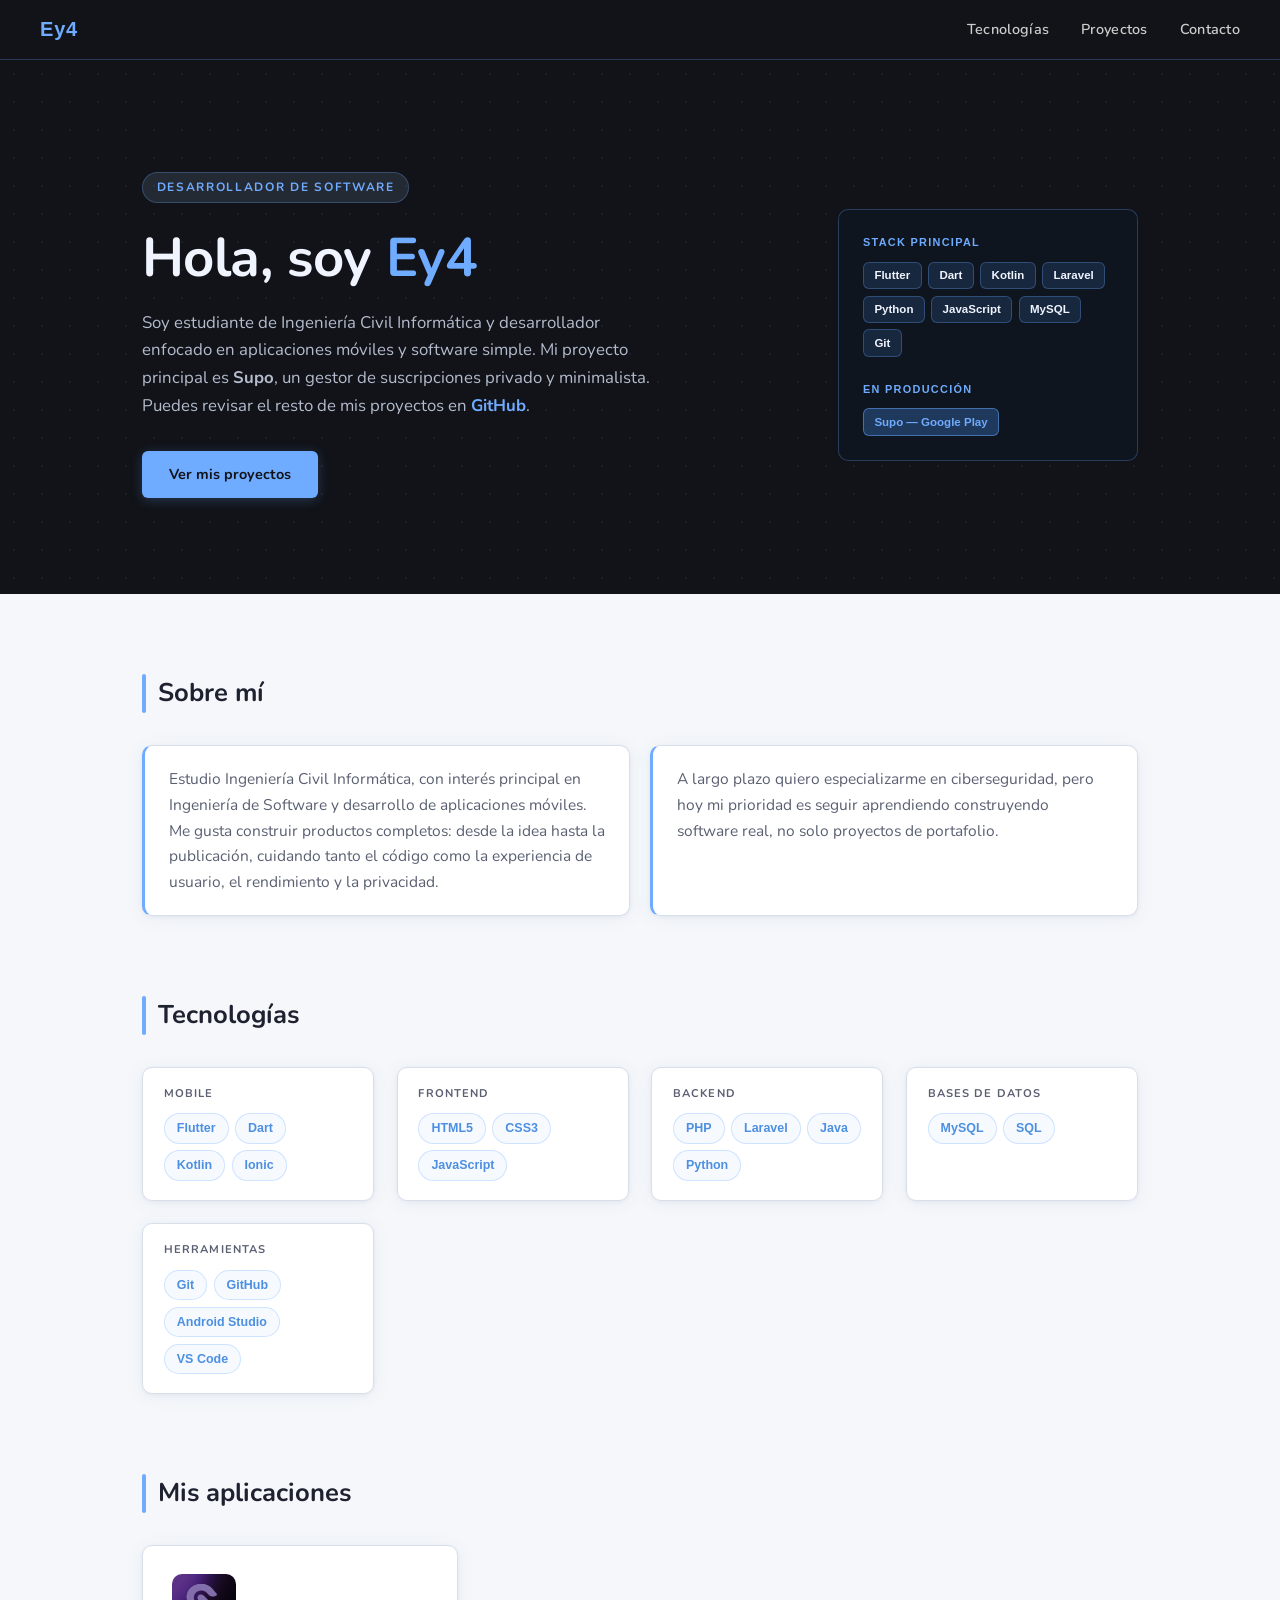
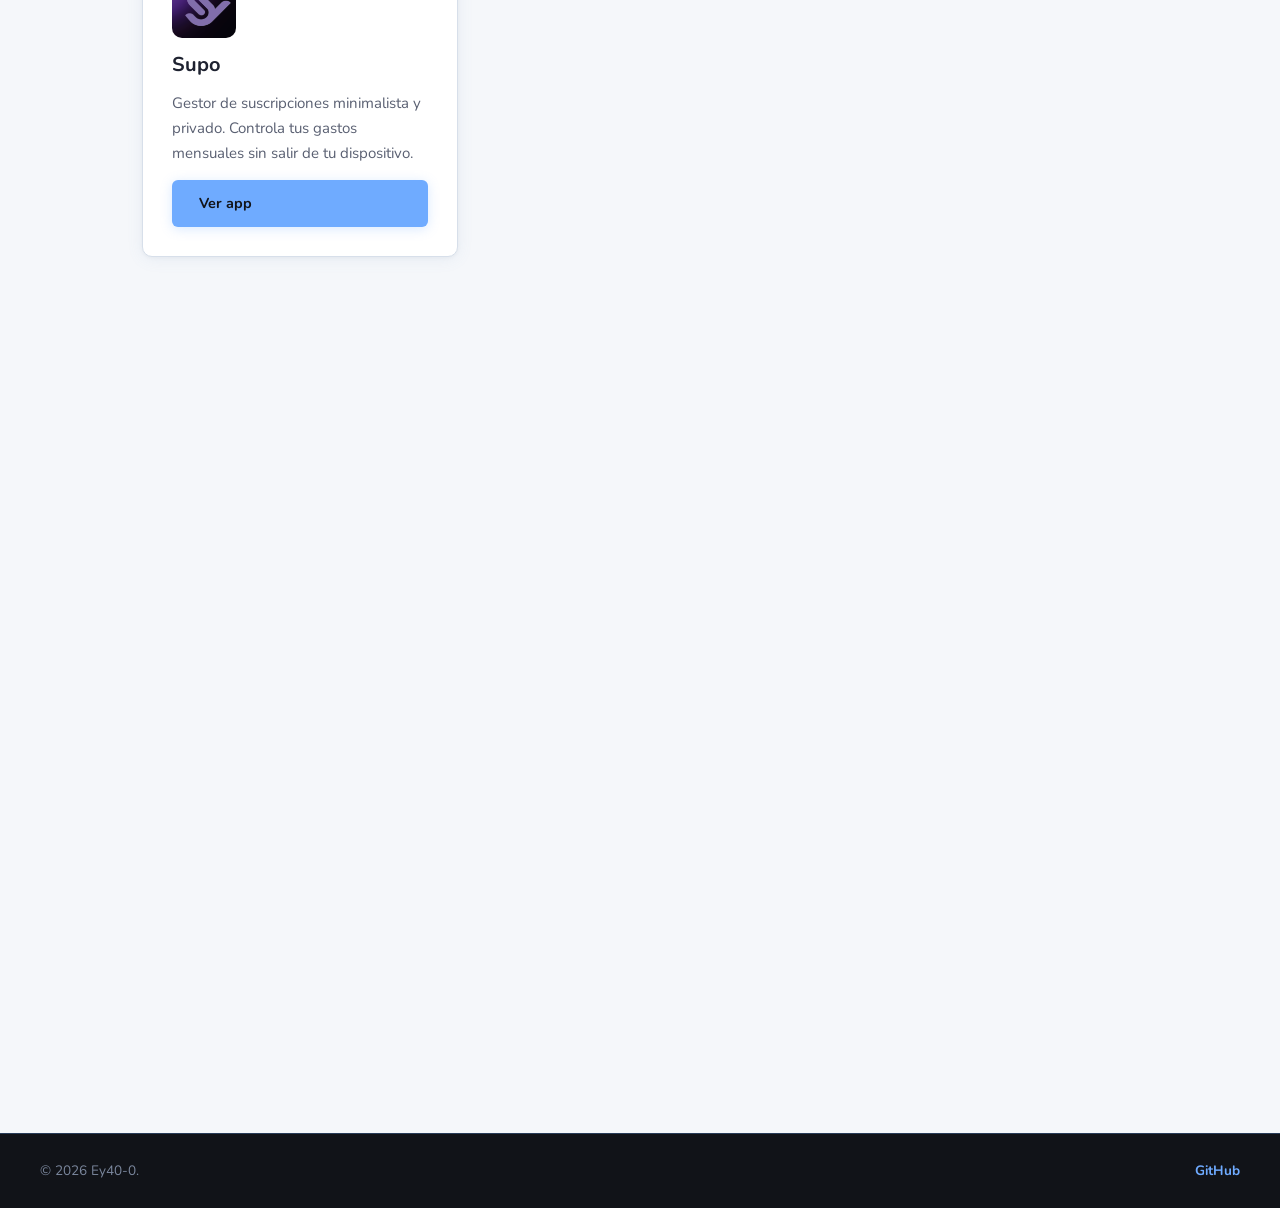
==== commit 7f5297b8: "260818 refactor: update Supo landing page with improved SEO metadata, structured data, and responsiv" ====
--- a/index.html
+++ b/index.html
@@ -29,7 +29,7 @@
     <meta name="twitter:description"
         content="Estudiante de Ingeniería Civil Informática. Desarrollo aplicaciones móviles simples y privadas, como Supo.">
 
-    <!-- Datos estructurados: ayuda a Google a entender quién eres, no solo qué dice el texto -->
+    <!-- Datos estructurados -->
     <script type="application/ld+json">
     {
       "@context": "https://schema.org",
@@ -52,7 +52,7 @@
 
 <body>
 
-    <!-- Encabezado con marca y navegación -->
+    <!-- Encabezado -->
     <header class="header-bar">
         <h1 id="title">Ey4</h1>
         <nav class="nav-bar" aria-label="Navegación principal">
@@ -64,11 +64,14 @@
 
     <main id="main-content">
 
-        <!-- Presentación -->
-        <article class="seccion-portada">
-            <section id="tarjeta-presentacion">
+        <!-- Portada -->
+        <section class="seccion-portada">
+            <div class="portada-inner">
                 <div class="presentacion-texto">
-                    <h2 id="title-txt-intro">Hola, soy Ey4 👋</h2>
+                    <span class="portada-kicker">Desarrollador de software</span>
+                    <h2 class="portada-headline" id="title-txt-intro">
+                        Hola, soy <span>Ey4</span>
+                    </h2>
                     <p id="txt-intro">
                         Soy estudiante de Ingeniería Civil Informática y desarrollador enfocado en
                         aplicaciones móviles y software simple. Mi proyecto principal es
@@ -95,34 +98,30 @@
                         <span class="visual-chip-destacado">Supo — Google Play</span>
                     </div>
                 </div>
-            </section>
-        </article>
+            </div>
+        </section>
 
         <!-- Sobre mí -->
-        <article class="stack-section" id="about">
-            <section class="tech-stack">
-                <h2 class="section-heading">Sobre mí</h2>
-                <div class="tech-group">
-                    <p>
-                        Estudio Ingeniería Civil Informática, con interés principal en
-                        Ingeniería de Software y desarrollo de aplicaciones móviles. Me gusta
-                        construir productos completos: desde la idea hasta la publicación,
-                        cuidando tanto el código como la experiencia de usuario, el rendimiento
-                        y la privacidad.
-                    </p>
-                </div>
-                <div class="tech-group">
-                    <p>
-                        A largo plazo quiero especializarme en ciberseguridad, pero hoy mi
-                        prioridad es seguir aprendiendo construyendo software real, no solo
-                        proyectos de portafolio.
-                    </p>
-                </div>
-            </section>
+        <article class="prose-section section-wrap fade-up" id="about">
+            <h2 class="section-heading">Sobre mí</h2>
+            <div class="prose-grid">
+                <div class="prose-card">
+                    Estudio Ingeniería Civil Informática, con interés principal en
+                    Ingeniería de Software y desarrollo de aplicaciones móviles. Me gusta
+                    construir productos completos: desde la idea hasta la publicación,
+                    cuidando tanto el código como la experiencia de usuario, el rendimiento
+                    y la privacidad.
+                </div>
+                <div class="prose-card">
+                    A largo plazo quiero especializarme en ciberseguridad, pero hoy mi
+                    prioridad es seguir aprendiendo construyendo software real, no solo
+                    proyectos de portafolio.
+                </div>
+            </div>
         </article>
 
         <!-- Stack tecnológico -->
-        <article class="stack-section" id="tech">
+        <article class="tech-section section-wrap fade-up" id="tech">
             <h2 class="section-heading">Tecnologías</h2>
             <div class="tech-grid">
                 <div class="tech-categoria">
@@ -171,10 +170,9 @@
         </article>
 
         <!-- Aplicaciones -->
-        <article class="apps-section" id="apps">
-            <div class="app-bubble">
-                <h2 class="section-heading">Mis aplicaciones</h2>
-
+        <article class="apps-section section-wrap fade-up" id="apps">
+            <h2 class="section-heading">Mis aplicaciones</h2>
+            <div class="apps-grid">
                 <div class="app-card">
                     <div class="app-icon">
                         <img src="/supo/assets/icon/Supo.png" alt="Ícono de la aplicación Supo">
@@ -197,27 +195,20 @@
         </article>
 
         <!-- Filosofía de desarrollo -->
-        <article class="stack-section" id="philosophy">
-            <section class="tech-stack">
-                <h2 class="section-heading">Cómo trabajo</h2>
-                <div class="tech-group">
-                    <p>Prefiero aplicaciones simples antes que complejas.</p>
-                </div>
-                <div class="tech-group">
-                    <p>Valoro el código limpio, la mantenibilidad y una buena arquitectura.</p>
-                </div>
-                <div class="tech-group">
-                    <p>Cada proyecto debe tener una utilidad real y una experiencia de usuario cuidada.</p>
-                </div>
-                <div class="tech-group">
-                    <p>Aprendo nuevas tecnologías cuando realmente aportan valor, no por moda.</p>
-                </div>
-            </section>
+        <article class="prose-section section-wrap fade-up" id="philosophy">
+            <h2 class="section-heading">Cómo trabajo</h2>
+            <div class="prose-grid">
+                <div class="prose-card">Prefiero aplicaciones simples antes que complejas.</div>
+                <div class="prose-card">Valoro el código limpio, la mantenibilidad y una buena arquitectura.</div>
+                <div class="prose-card">Cada proyecto debe tener una utilidad real y una experiencia de usuario cuidada.
+                </div>
+                <div class="prose-card">Aprendo nuevas tecnologías cuando realmente aportan valor, no por moda.</div>
+            </div>
         </article>
 
         <!-- Contacto -->
-        <article class="apps-section" id="contact">
-            <div class="app-bubble">
+        <article class="contact-section section-wrap fade-up" id="contact">
+            <div class="contact-box">
                 <h2 class="section-heading">Contacto</h2>
                 <p>
                     Por ahora, GitHub es el mejor lugar para seguir lo que estoy construyendo
@@ -235,6 +226,19 @@
     </footer>
 
     <script src="/site-config.js"></script>
+    <script>
+        /* Animaciones de entrada al hacer scroll */
+        const observer = new IntersectionObserver((entries) => {
+            entries.forEach(entry => {
+                if (entry.isIntersecting) {
+                    entry.target.classList.add('visible');
+                    observer.unobserve(entry.target);
+                }
+            });
+        }, { threshold: 0.08 });
+
+        document.querySelectorAll('.fade-up').forEach(el => observer.observe(el));
+    </script>
 </body>
 
 </html>
--- a/style.css
+++ b/style.css
@@ -1,289 +1,370 @@
 /* Codigo hecho por Ey40-0 */
-/* Set de colores en variables */
+
+/* ─── Tokens de diseño ─────────────────────────────────────────── */
 :root {
---global-grey: #1a1a1a;
---dark-gray: #333333;
---blue-font: #6fabff;
---white-gray: #f9f9f9;
---blue-hover: #4d8fe0;
-}
-/* Reseteo basico de margenes */
-* {
+    --blue:        #6fabff;
+    --blue-dim:    #4d8fe0;
+    --blue-faint:  hsl(215 100% 85% / .12);
+    --blue-border: hsl(215 100% 70% / .28);
+
+    --bg:          #f5f7fa;
+    --bg-card:     #ffffff;
+    --bg-dark:     #111318;
+
+    --text:        #1e2230;
+    --text-muted:  #5a6072;
+    --text-light:  #f0f4ff;
+
+    --radius:      10px;
+    --radius-sm:   6px;
+    --shadow-card: 0 2px 16px hsl(215 40% 60% / .10), 0 1px 4px hsl(0 0% 0% / .04);
+    --transition:  .22s cubic-bezier(.4, 0, .2, 1);
+}
+
+/* ─── Reset ─────────────────────────────────────────────────────── */
+*, *::before, *::after {
     margin: 0;
     padding: 0;
     box-sizing: border-box;
 }
 html {
     scroll-behavior: smooth;
-}
-/* Hacer la fuente global para todo el cuerpo del sitio */
+    font-size: 16px;
+}
+
+/* ─── Base ───────────────────────────────────────────────────────── */
 body {
     font-family: 'Nunito', system-ui, -apple-system, sans-serif;
-    background-color: var(--white-gray);
-    color: var(--dark-gray);
-    line-height: 1.6;
+    background-color: var(--bg);
+    color: var(--text);
+    line-height: 1.65;
     overflow-x: hidden;
 }
-article {
-    max-width: 1100px;
-    margin: 0 auto;
-    padding: 3rem 1.5rem;
-}
-/* Aplicar Google Sans a los titulos para que resalten mas */
 h1, h2, h3, h4, h5, h6 {
     font-family: 'Google Sans', 'Nunito', sans-serif;
     font-weight: 700;
-    color: var(--global-grey);
-}
-a {
-    text-decoration: none;
-}
-/* Classes */
+    line-height: 1.2;
+    color: var(--text);
+}
+a { text-decoration: none; }
+
+/* ─── Header ─────────────────────────────────────────────────────── */
 .header-bar {
-/* Estetica */
-    background-color: var(--global-grey);
-    border-bottom: .2rem solid var(--blue-font);
-/* Posicionamiento */
+    background-color: var(--bg-dark);
+    border-bottom: 1px solid var(--blue-border);
     display: flex;
     align-items: center;
     justify-content: space-between;
-    padding: 1rem 2rem;
+    padding: .9rem 2.5rem;
     position: sticky;
     top: 0;
     z-index: 100;
+    backdrop-filter: blur(12px);
+}
+#title {
+    font-family: 'Google Sans', sans-serif;
+    font-size: 1.25rem;
+    font-weight: 700;
+    color: var(--blue);
+    letter-spacing: .04em;
 }
 .nav-bar {
     display: flex;
     align-items: center;
-    gap: 1.5rem;
-}
-/* Enlaces en Nav */
+    gap: 2rem;
+}
 .nav-link {
-    color: var(--white-gray);
-    font-size: large;
-    padding: .2rem;
-    text-decoration: none;
-}
-.blue-link {
-    color: var(--blue-font);
-    font-weight: 700;
-}
-/* Mismo subrayado direccional que el link de Github en el footer (ver mas abajo), */
-/* reutilizado aca en vez de repetir el bloque tres veces */
-.nav-link,
-.blue-link,
-footer a {
+    color: hsl(0 0% 80%);
+    font-size: .9rem;
+    font-weight: 600;
+    letter-spacing: .02em;
+    padding: .2rem 0;
     position: relative;
-}
-.nav-link::after,
-.blue-link::after,
-footer a::after {
+    transition: color var(--transition);
+}
+.nav-link::after {
     content: '';
     position: absolute;
     left: 0;
-    bottom: -.2rem;
+    bottom: -.15rem;
     width: 100%;
-    height: .2rem;
-    background-color: var(--blue-font);
-/* Animacion: nace desde la derecha en reposo y crece desde la izquierda al pasar el mouse */
+    height: 2px;
+    background: var(--blue);
     transform: scaleX(0);
     transform-origin: right;
-    transition: transform .2s ease;
-}
-.nav-link:hover::after,
-.blue-link:hover::after,
-footer a:hover::after {
+    transition: transform var(--transition);
+}
+.nav-link:hover { color: var(--blue); }
+.nav-link:hover::after {
     transform: scaleX(1);
     transform-origin: left;
 }
-/* Encabezado con banda diagonal, reutilizable en cada seccion */
-.section-heading {
+
+/* ─── Layout base ────────────────────────────────────────────────── */
+.section-wrap {
+    max-width: 1060px;
+    margin: 0 auto;
+    padding: 5rem 2rem;
+}
+.section-wrap + .section-wrap {
+    padding-top: 0;
+}
+
+/* ─── Portada ────────────────────────────────────────────────────── */
+.seccion-portada {
+    background: var(--bg-dark);
+    /* Patrón de puntos muy sutil */
+    background-image:
+        radial-gradient(hsl(215 100% 75% / .07) 1px, transparent 1px);
+    background-size: 28px 28px;
+}
+.portada-inner {
+    max-width: 1060px;
+    margin: 0 auto;
+    padding: 7rem 2rem 6rem;
+    display: grid;
+    grid-template-columns: 1fr 300px;
+    gap: 3rem;
+    align-items: center;
+}
+.portada-kicker {
+    display: inline-block;
+    font-size: .75rem;
+    font-weight: 700;
+    letter-spacing: .14em;
+    text-transform: uppercase;
+    color: var(--blue);
+    border: 1px solid var(--blue-border);
+    background: var(--blue-faint);
+    padding: .3rem .85rem;
+    border-radius: 99px;
+    margin-bottom: 1.4rem;
+}
+.portada-headline {
+    font-size: clamp(2.2rem, 5vw, 3.4rem);
+    font-weight: 700;
+    color: var(--text-light);
+    margin-bottom: 1.1rem;
+    letter-spacing: -.01em;
+}
+.portada-headline span {
+    color: var(--blue);
+}
+#txt-intro {
+    font-size: 1.05rem;
+    color: hsl(220 20% 75%);
+    max-width: 52ch;
+    margin-bottom: 2rem;
+}
+#txt-intro .blue-link {
+    color: var(--blue);
+    font-weight: 700;
     position: relative;
-    display: inline-block;
-    padding-bottom: .6rem;
-    margin-bottom: 1.5rem;
-}
-.section-heading::after {
+}
+#txt-intro .blue-link::after {
     content: '';
     position: absolute;
     left: 0;
-    bottom: 0;
-    width: 65%;
-    height: .4rem;
-    background-color: var(--blue-font);
-    transform: skewX(-15deg);
+    bottom: -.15rem;
+    width: 100%;
+    height: 2px;
+    background: var(--blue);
+    transform: scaleX(0);
+    transform-origin: right;
+    transition: transform var(--transition);
+}
+#txt-intro .blue-link:hover::after {
+    transform: scaleX(1);
     transform-origin: left;
 }
-/* Portada (antes: hero-section) */
-.seccion-portada {
-    padding-top: 3rem;  /* mismo espaciado que el article de Supo */
-    padding-bottom: 0;
-    padding-left: 0;
-    padding-right: 0;
-    max-width: 100%;
-    margin: 0;
-}
-/* Tarjeta de presentacion (antes: presentation-card) */
-#tarjeta-presentacion {
-/* Color */
-    background-color: var(--global-grey);
-/* Layout split: texto izquierda, visual derecha */
+
+/* Panel derecho de la portada */
+.presentacion-visual {
+    padding: 1.5rem;
+    border: 1px solid var(--blue-border);
+    background: hsl(215 40% 10% / .6);
+    border-radius: var(--radius);
+    display: flex;
+    flex-direction: column;
+    gap: .6rem;
+    backdrop-filter: blur(8px);
+}
+.visual-etiqueta {
+    font-size: .68rem;
+    text-transform: uppercase;
+    letter-spacing: .12em;
+    color: var(--blue);
+    font-family: 'Google Sans', sans-serif;
+    font-weight: 700;
+    margin-top: .9rem;
+}
+.visual-etiqueta:first-child { margin-top: 0; }
+.visual-chips {
+    display: flex;
+    flex-wrap: wrap;
+    gap: .4rem;
+}
+.visual-chips span {
+    font-size: .72rem;
+    padding: .2rem .65rem;
+    background: hsl(215 100% 65% / .14);
+    color: var(--text-light);
+    font-weight: 600;
+    font-family: 'Google Sans', sans-serif;
+    border: 1px solid hsl(215 100% 70% / .3);
+    border-radius: var(--radius-sm);
+}
+.visual-chip-destacado {
+    background: hsl(215 100% 65% / .28) !important;
+    color: var(--blue) !important;
+    border-color: hsl(215 100% 70% / .5) !important;
+}
+
+/* ─── Botón ──────────────────────────────────────────────────────── */
+.btn {
+    display: inline-flex;
+    align-items: center;
+    gap: .45rem;
+    padding: .72rem 1.7rem;
+    background: var(--blue);
+    color: var(--bg-dark);
+    font-weight: 700;
+    font-size: .9rem;
+    border-radius: var(--radius-sm);
+    transition: background var(--transition), transform var(--transition), box-shadow var(--transition);
+    box-shadow: 0 2px 12px hsl(215 100% 70% / .25);
+}
+.btn:hover {
+    background: var(--blue-dim);
+    transform: translateY(-2px);
+    box-shadow: 0 6px 20px hsl(215 100% 65% / .35);
+}
+.btn:active {
+    transform: translateY(0);
+}
+.presentacion-cta { align-self: flex-start; }
+
+/* ─── Separador de sección ────────────────────────────────────────── */
+.section-heading {
+    font-size: 1.6rem;
+    color: var(--text);
+    margin-bottom: 2rem;
+    display: flex;
+    align-items: center;
+    gap: .75rem;
+}
+.section-heading::before {
+    content: '';
+    display: inline-block;
+    width: 4px;
+    height: 1.5em;
+    background: var(--blue);
+    border-radius: 2px;
+    flex-shrink: 0;
+}
+
+/* ─── Sobre mí / Cómo trabajo ─────────────────────────────────────── */
+.prose-section {
+    background: var(--bg);
+}
+.prose-grid {
     display: grid;
-    grid-template-columns: 1fr 280px;
-    gap: 2.5rem;
-    align-items: center;
-/* Espacio (el padding-bottom extra da espacio para que el corte de abajo no tape el texto) */
-    padding: 3rem 2.5rem 5rem;
-    max-width: 1100px;
-    margin: 0 auto;
-/* Recorte diagonal */
-    position: relative;
-    overflow: hidden;
-/* Inclinacion: el ultimo valor (0 88%) es la esquina inferior izquierda */
-    clip-path: polygon(0 0, 100% 0, 100% 100%, 0 88%);
-}
-#tarjeta-presentacion::before {
-    content: '';
-    position: absolute;
-    top: 0;
-    right: 0;
-    width: 45%;
-    height: 100%;
-    background-color: var(--blue-font);
-    opacity: .12;
-    clip-path: polygon(100% 0, 100% 100%, 40% 100%, 70% 0);
-    z-index: -1;
-}
-/* Contenedor izquierdo del split */
-.presentacion-texto {
-    display: flex;
-    flex-direction: column;
-    gap: 1.5rem;
-}
-.presentacion-cta {
-    align-self: flex-start;
-}
-/* Tarjeta visual derecha del split */
-.presentacion-visual {
-    padding: 1.2rem 1.4rem;
-    border: .1rem solid rgba(111, 171, 255, 0.3);
-    background: rgba(111, 171, 255, 0.06);
-    display: flex;
-    flex-direction: column;
-    gap: .5rem;
-}
-.visual-etiqueta {
-    font-size: .72rem;
-    text-transform: uppercase;
-    letter-spacing: .1em;
-    color: var(--blue-font);
-    font-family: 'Google Sans', 'Nunito', sans-serif;
-    font-weight: 700;
-    margin-top: .8rem;
-}
-.visual-etiqueta:first-child {
-    margin-top: 0;
-}
-.visual-chips {
-    display: flex;
-    flex-wrap: wrap;
-    gap: .35rem;
-}
-.visual-chips span {
-    font-size: .75rem;
-    padding: .18rem .6rem;
-    background: rgba(111, 171, 255, 0.18);
-    color: var(--white-gray);
-    font-weight: 600;
-    font-family: 'Google Sans', 'Nunito', sans-serif;
-    border: .05rem solid rgba(111, 171, 255, 0.35);
-}
-.visual-chip-destacado {
-    background: rgba(111, 171, 255, 0.35) !important;
-    color: var(--blue-font) !important;
-}
-#title {
-    color: var(--blue-font);
-}
-#title-txt-intro {
-    color: var(--white-gray);
-    font-size: 2rem;
-    margin-bottom: .5rem;
-}
-#txt-intro {
-    color: var(--white-gray);
-    font-size: larger;
-    text-align: left;
-    max-width: 60ch;
-}
-/* Stack tecnologico: layout de texto (Sobre mi, Como trabajo) */
-.tech-stack {
-    display: flex;
-    flex-direction: column;
-}
-.tech-group {
-    padding: 1.2rem 1.5rem;
-    margin-bottom: 1.2rem;
-    background-color: var(--white-gray);
-    border: .1rem solid var(--dark-gray);
-    border-left: 1rem solid var(--blue-font);
-}
-.tech-group h3 {
-    font-size: 1.15rem;
-    margin-bottom: .3rem;
-}
-.tech-group p {
-    font-size: .95rem;
-}
-/* Seccion Tecnologias: grid de pills */
+    grid-template-columns: repeat(auto-fit, minmax(260px, 1fr));
+    gap: 1.2rem;
+}
+.prose-card {
+    background: var(--bg-card);
+    border: 1px solid hsl(215 30% 88%);
+    border-left: 3px solid var(--blue);
+    border-radius: var(--radius);
+    padding: 1.3rem 1.5rem;
+    font-size: .97rem;
+    color: var(--text-muted);
+    box-shadow: var(--shadow-card);
+    transition: transform var(--transition), box-shadow var(--transition);
+}
+.prose-card:hover {
+    transform: translateY(-3px);
+    box-shadow: 0 6px 24px hsl(215 40% 60% / .13);
+}
+
+/* ─── Tecnologías ─────────────────────────────────────────────────── */
+.tech-section {
+    background: var(--bg);
+}
 .tech-grid {
     display: grid;
     grid-template-columns: repeat(auto-fill, minmax(190px, 1fr));
-    gap: 1.8rem;
+    gap: 1.4rem;
+}
+.tech-categoria {
+    background: var(--bg-card);
+    border: 1px solid hsl(215 30% 88%);
+    border-radius: var(--radius);
+    padding: 1.2rem 1.3rem;
+    box-shadow: var(--shadow-card);
 }
 .tech-categoria h3 {
-    font-size: .8rem;
+    font-size: .7rem;
     text-transform: uppercase;
-    letter-spacing: .08em;
-    color: var(--dark-gray);
-    margin-bottom: .7rem;
+    letter-spacing: .1em;
+    color: var(--text-muted);
+    margin-bottom: .8rem;
+    font-weight: 700;
 }
 .tech-pills {
     display: flex;
     flex-wrap: wrap;
-    gap: .45rem;
+    gap: .4rem;
 }
 .tech-pill {
     display: inline-block;
-    padding: .28rem .85rem;
-    background-color: var(--blue-font);
-    color: var(--global-grey);
-    font-size: .82rem;
-    font-weight: 700;
-    font-family: 'Google Sans', 'Nunito', sans-serif;
-}
-/* Aplicaciones */
-.app-bubble {
+    padding: .25rem .75rem;
+    background: var(--blue-faint);
+    color: var(--blue-dim);
+    border: 1px solid var(--blue-border);
+    font-size: .78rem;
+    font-weight: 700;
+    font-family: 'Google Sans', sans-serif;
+    border-radius: 99px;
+    transition: background var(--transition), color var(--transition);
+}
+.tech-pill:hover {
+    background: var(--blue);
+    color: var(--bg-dark);
+    border-color: var(--blue);
+}
+
+/* ─── Aplicaciones ─────────────────────────────────────────────────── */
+.apps-section {
+    background: var(--bg);
+}
+.apps-grid {
+    display: grid;
+    grid-template-columns: repeat(auto-fill, minmax(300px, 1fr));
+    gap: 1.5rem;
+}
+.app-card {
+    background: var(--bg-card);
+    border: 1px solid hsl(215 30% 88%);
+    border-radius: var(--radius);
+    padding: 1.8rem;
+    box-shadow: var(--shadow-card);
     display: flex;
     flex-direction: column;
-}
-.app-card {
-    position: relative;
-    display: flex;
-    flex-direction: column;
-    gap: .8rem;
-    padding: 1.8rem;
-    border: .15rem solid var(--global-grey);
-    clip-path: polygon(0 0, 92% 0, 100% 12%, 100% 100%, 0 100%);
-    max-width: 420px;
+    gap: .9rem;
+    transition: transform var(--transition), box-shadow var(--transition);
+}
+.app-card:hover {
+    transform: translateY(-4px);
+    box-shadow: 0 8px 32px hsl(215 40% 60% / .16);
 }
 .app-icon {
-    width: 70px;
-    height: 70px;
+    width: 64px;
+    height: 64px;
+    border-radius: var(--radius);
+    overflow: hidden;
     flex-shrink: 0;
-    display: flex;
-    align-items: center;
-    justify-content: center;
 }
 .app-icon img {
     width: 100%;
@@ -292,139 +373,132 @@
     display: block;
 }
 .app-card h3 {
-    font-size: 1.3rem;
+    font-size: 1.25rem;
+    color: var(--text);
 }
 .app-card p {
-    font-size: .95rem;
-}
-/* Boton con relleno diagonal al pasar el mouse */
-.btn {
-    position: relative;
-    display: inline-block;
-    align-self: flex-start;
-    padding: .7rem 1.6rem;
-    background-color: var(--blue-font);
-    color: var(--global-grey);
-    font-weight: 700;
-    overflow: hidden;
-    z-index: 1;
-    transition: color .25s ease;
-}
-.btn::before {
-    content: '';
-    position: absolute;
-    top: 0;
-    left: -15%;
-    width: 130%;
-    height: 100%;
-    background-color: var(--global-grey);
-    transform: translateX(-100%) skewX(-15deg);
-    transition: transform .3s ease;
-    z-index: -1;
-}
-.btn:hover {
-    color: var(--white-gray);
-}
-.btn:hover::before {
-    transform: translateX(0) skewX(-15deg);
-}
-/* Pie de pagina con corte diagonal arriba */
+    font-size: .94rem;
+    color: var(--text-muted);
+    flex-grow: 1;
+}
+
+/* ─── Contacto ─────────────────────────────────────────────────────── */
+.contact-section {
+    background: var(--bg);
+}
+.contact-box {
+    background: var(--bg-dark);
+    border-radius: var(--radius);
+    border: 1px solid var(--blue-border);
+    padding: 3rem 2.5rem;
+    display: flex;
+    flex-direction: column;
+    gap: 1.2rem;
+    max-width: 540px;
+    background-image:
+        radial-gradient(hsl(215 100% 75% / .05) 1px, transparent 1px);
+    background-size: 24px 24px;
+}
+.contact-box p {
+    font-size: 1rem;
+    color: hsl(220 20% 70%);
+}
+.contact-box .section-heading {
+    color: var(--text-light);
+}
+.contact-box .section-heading::before {
+    background: var(--blue);
+}
+
+/* ─── Footer ─────────────────────────────────────────────────────── */
 footer {
-    position: relative;
-    background-color: var(--global-grey);
-    color: var(--white-gray);
+    background-color: var(--bg-dark);
+    border-top: 1px solid var(--blue-border);
+    color: hsl(220 15% 55%);
     display: flex;
     flex-wrap: wrap;
     align-items: center;
     justify-content: space-between;
-    gap: 1rem;
-    padding: 4rem 2rem 1.8rem;
-    clip-path: polygon(0 40px, 100% 0, 100% 100%, 0 100%);
+    gap: .8rem;
+    padding: 1.6rem 2.5rem;
+    font-size: .85rem;
 }
 footer a {
-    color: var(--blue-font);
-    font-weight: 700;
-}
-/* El subrayado (::after) ya viene del bloque compartido de arriba, */
-/* aca solo se agrega el cambio de color que hace unico a este link */
-footer a:hover {
-    color: var(--white-gray);
-}
+    color: var(--blue);
+    font-weight: 700;
+    position: relative;
+}
+footer a::after {
+    content: '';
+    position: absolute;
+    left: 0;
+    bottom: -.15rem;
+    width: 100%;
+    height: 2px;
+    background: var(--blue);
+    transform: scaleX(0);
+    transform-origin: right;
+    transition: transform var(--transition);
+}
+footer a:hover { color: var(--text-light); }
 footer a:hover::after {
-    background-color: var(--white-gray);
-}
-/* Mejora propia (no pedida): estados de foco visibles para quien navega con teclado */
-/* Sin sombra ni radio, solo un contorno solido que respeta la paleta */
+    transform: scaleX(1);
+    transform-origin: left;
+    background: var(--text-light);
+}
+
+/* ─── Accesibilidad: focus visible ──────────────────────────────── */
 .nav-link:focus-visible,
-.blue-link:focus-visible,
 .btn:focus-visible,
-footer a:focus-visible {
-    outline: .15rem solid var(--blue-font);
-    outline-offset: .25rem;
-}
-/* Responsive */
-@media (max-width: 900px) {
-    .app-card {
-        max-width: 100%;
-    }
-    /* En tablet: ocultar la visual y pasar a una sola columna */
-    #tarjeta-presentacion {
+footer a:focus-visible,
+#txt-intro .blue-link:focus-visible {
+    outline: 2px solid var(--blue);
+    outline-offset: 3px;
+    border-radius: 2px;
+}
+
+/* ─── Animaciones de entrada ─────────────────────────────────────── */
+.fade-up {
+    opacity: 0;
+    transform: translateY(22px);
+    transition: opacity .55s ease, transform .55s ease;
+}
+.fade-up.visible {
+    opacity: 1;
+    transform: translateY(0);
+}
+
+/* ─── Responsive ─────────────────────────────────────────────────── */
+@media (max-width: 860px) {
+    .portada-inner {
         grid-template-columns: 1fr;
     }
     .presentacion-visual {
         display: none;
     }
-    #tarjeta-presentacion::before {
-        width: 55%;
-        opacity: .1;
-    }
 }
 @media (max-width: 700px) {
     .header-bar {
-        padding: 1rem 1.2rem;
+        padding: .85rem 1.4rem;
     }
-    #title {
-        font-size: 1.4rem;
+    .nav-bar { gap: 1.2rem; }
+    .section-wrap { padding: 3.5rem 1.4rem; }
+    .portada-inner { padding: 5rem 1.4rem 4rem; }
+    .contact-box { padding: 2rem 1.4rem; }
+    footer { padding: 1.4rem; }
+}
+@media (max-width: 480px) {
+    .portada-headline { font-size: 1.9rem; }
+    .btn { width: 100%; justify-content: center; }
+    .apps-grid { grid-template-columns: 1fr; }
+    footer { flex-direction: column; text-align: center; }
+}
+
+/* ─── Movimiento reducido ────────────────────────────────────────── */
+@media (prefers-reduced-motion: reduce) {
+    *, *::before, *::after {
+        transition: none !important;
+        animation: none !important;
     }
-    .nav-link {
-        font-size: medium;
-    }
-    #title-txt-intro {
-        font-size: 1.6rem;
-    }
-    #txt-intro {
-        font-size: 1rem;
-    }
-    article {
-        padding: 2.2rem 1.2rem;
-    }
-    footer {
-        flex-direction: column;
-        text-align: center;
-        padding-top: 3.5rem;
-    }
-}
-@media (max-width: 480px) {
-    #tarjeta-presentacion {
-        padding: 2rem 1.5rem 3.5rem;
-    }
-    #tarjeta-presentacion::before {
-        display: none;
-    }
-    .app-card {
-        clip-path: polygon(0 0, 88% 0, 100% 8%, 100% 100%, 0 100%);
-    }
-    .btn {
-        width: 100%;
-        text-align: center;
-    }
-    footer {
-        clip-path: polygon(0 22px, 100% 0, 100% 100%, 0 100%);
-    }
-}
-/* Respeto por preferencia de movimiento reducido */
-@media (prefers-reduced-motion: reduce) {
-    * {
-        transition: none !important;
-    }
+    .fade-up { opacity: 1; transform: none; }
 }
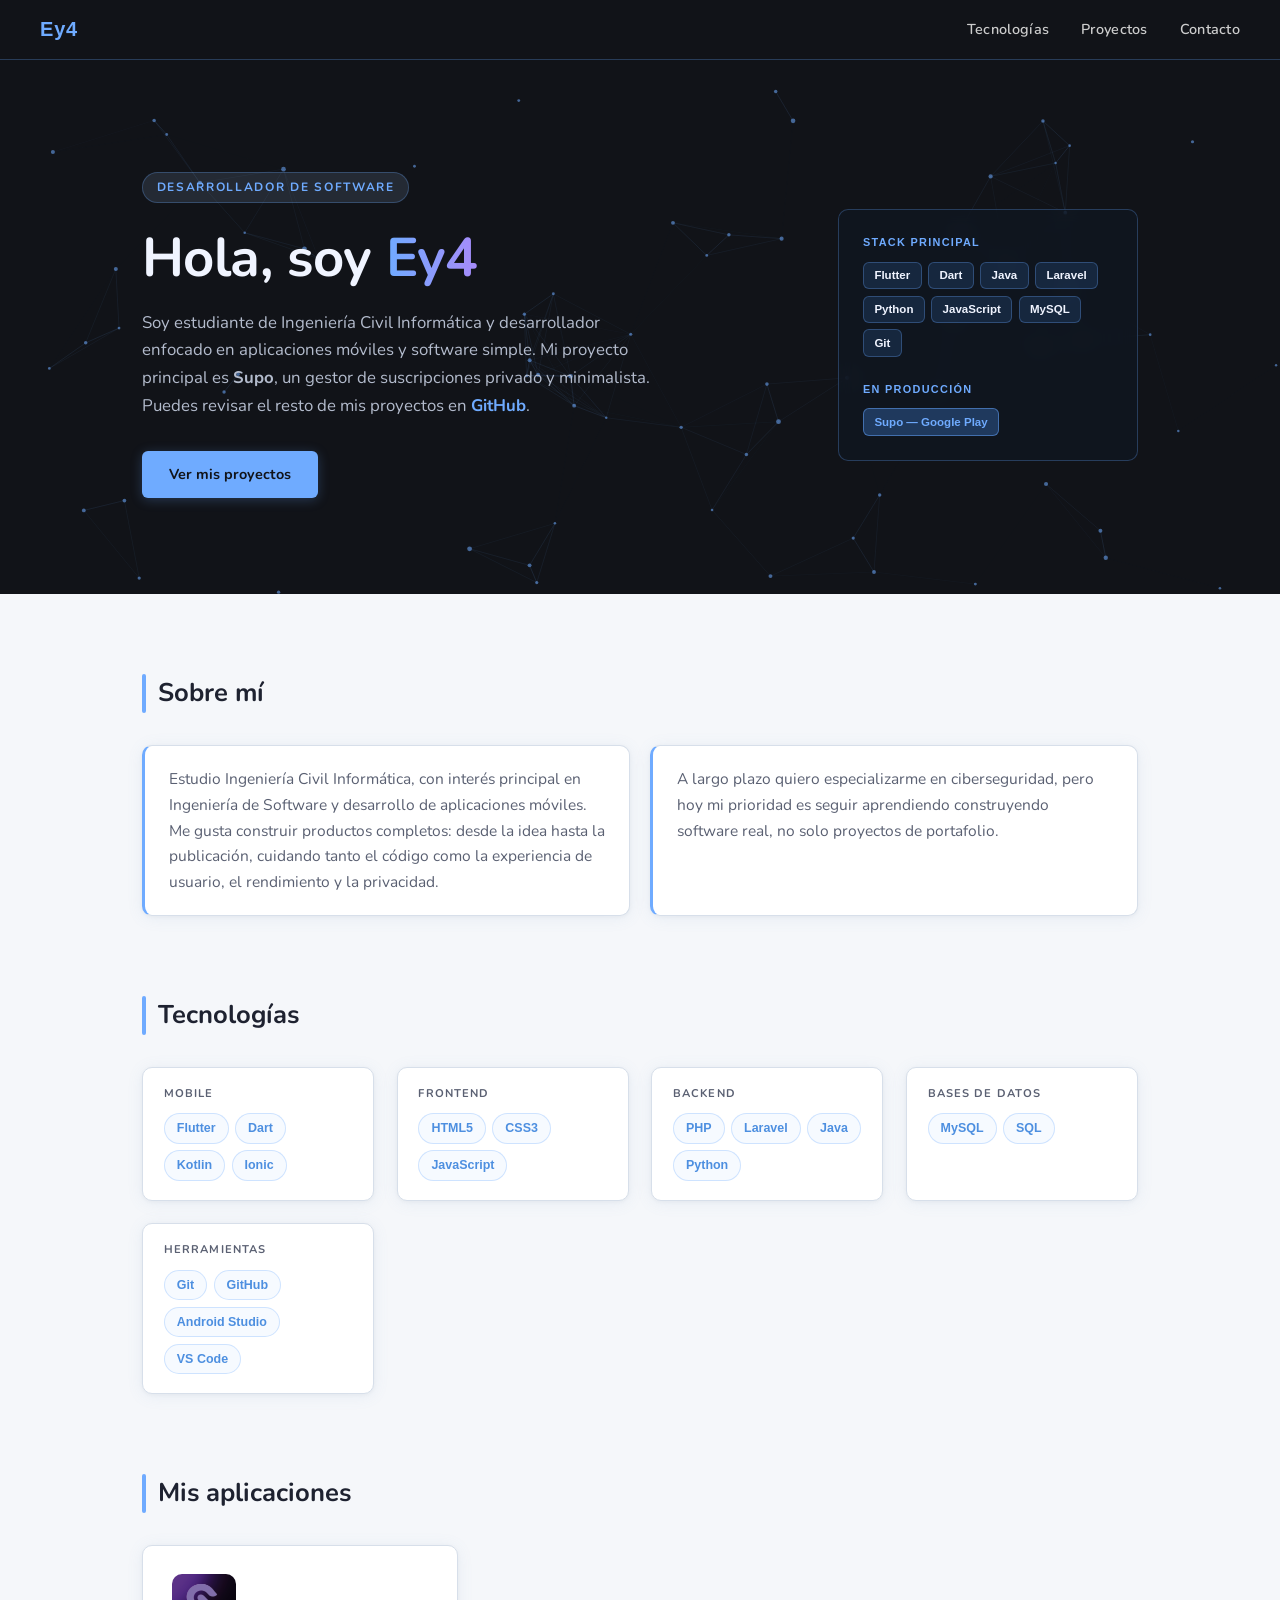
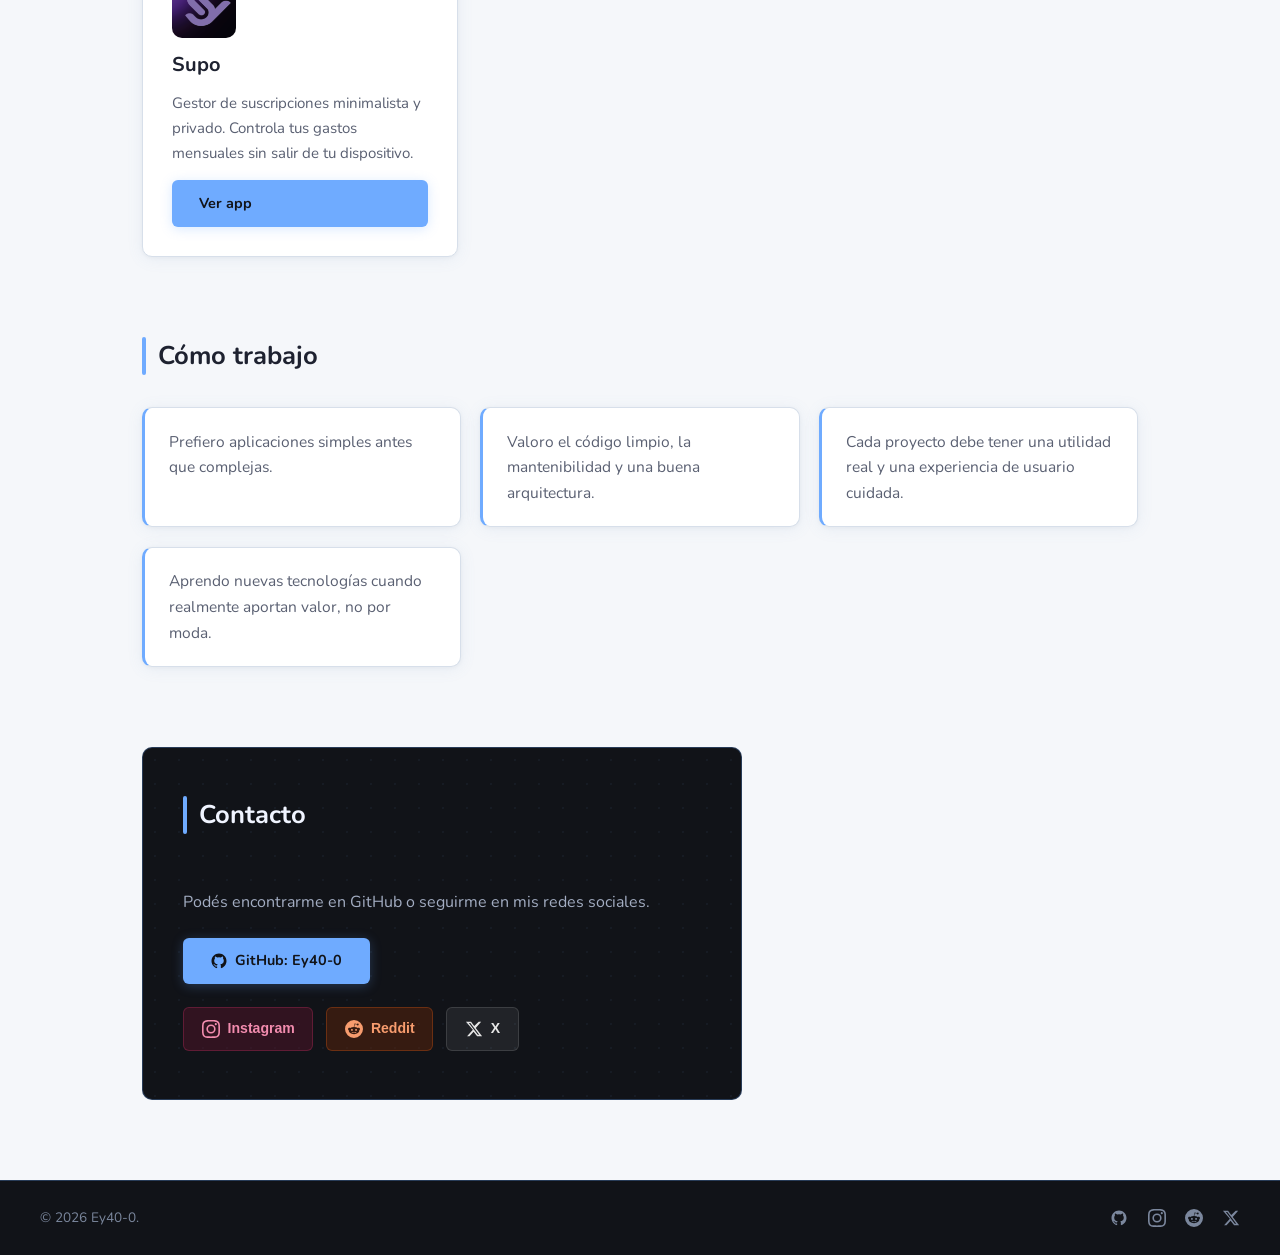
==== commit 84bfff3c: "260908 Se hacen varias mejoras de UX a la web general." ====
--- a/index.html
+++ b/index.html
@@ -38,7 +38,10 @@
       "alternateName": "Ey40-0",
       "url": "https://ey40-0.github.io/",
       "sameAs": [
-        "https://github.com/Ey40-0"
+        "https://github.com/Ey40-0",
+        "https://www.instagram.com/llancaaa/",
+        "https://www.reddit.com/user/Ey40_0/",
+        "https://x.com/como_m_llmo"
       ],
       "jobTitle": "Estudiante de Ingeniería Civil Informática",
       "description": "Estudiante de Ingeniería Civil Informática enfocado en desarrollo de software y aplicaciones móviles, creador de la app Supo.",
@@ -66,6 +69,7 @@
 
         <!-- Portada -->
         <section class="seccion-portada">
+            <canvas id="particles-canvas" aria-hidden="true"></canvas>
             <div class="portada-inner">
                 <div class="presentacion-texto">
                     <span class="portada-kicker">Desarrollador de software</span>
@@ -86,7 +90,7 @@
                     <div class="visual-chips">
                         <span>Flutter</span>
                         <span>Dart</span>
-                        <span>Kotlin</span>
+                        <span>Java</span>
                         <span>Laravel</span>
                         <span>Python</span>
                         <span>JavaScript</span>
@@ -95,13 +99,13 @@
                     </div>
                     <p class="visual-etiqueta">En producción</p>
                     <div class="visual-chips">
-                        <span class="visual-chip-destacado">Supo — Google Play</span>
+                        <a href="#apps" class="visual-chip-destacado visual-chip-link">Supo — Google Play</a>
                     </div>
                 </div>
             </div>
         </section>
 
-        <!-- Sobre mí -->
+        <!-- Sobre mi -->
         <article class="prose-section section-wrap fade-up" id="about">
             <h2 class="section-heading">Sobre mí</h2>
             <div class="prose-grid">
@@ -120,7 +124,7 @@
             </div>
         </article>
 
-        <!-- Stack tecnológico -->
+        <!-- Stack tecnologico -->
         <article class="tech-section section-wrap fade-up" id="tech">
             <h2 class="section-heading">Tecnologías</h2>
             <div class="tech-grid">
@@ -185,7 +189,7 @@
                     <a href="./supo/" class="btn">Ver app</a>
                 </div>
 
-                <!-- Espacio listo para cuando retomes Declutter u otra app -->
+                <!-- Espacio listo para otras apps -->
                 <!--
                 <div class="app-card">
                     ...
@@ -211,10 +215,47 @@
             <div class="contact-box">
                 <h2 class="section-heading">Contacto</h2>
                 <p>
-                    Por ahora, GitHub es el mejor lugar para seguir lo que estoy construyendo
-                    o para contactarme.
+                    Podés encontrarme en GitHub o seguirme en mis redes sociales.
                 </p>
-                <a href="https://github.com/Ey40-0" class="btn" target="_blank" rel="noopener">GitHub: Ey40-0</a>
+
+                <div class="contact-main-link">
+                    <a href="https://github.com/Ey40-0" class="btn" target="_blank" rel="noopener">
+                        <!-- GitHub icon -->
+                        <svg width="18" height="18" viewBox="0 0 24 24" fill="currentColor" aria-hidden="true">
+                            <path d="M12 2C6.477 2 2 6.477 2 12c0 4.418 2.865 8.166 6.839 9.489.5.092.682-.217.682-.482 0-.237-.009-.866-.013-1.7-2.782.603-3.369-1.342-3.369-1.342-.454-1.154-1.11-1.462-1.11-1.462-.908-.62.069-.608.069-.608 1.003.07 1.531 1.03 1.531 1.03.892 1.529 2.341 1.087 2.91.832.092-.647.35-1.088.636-1.338-2.22-.253-4.555-1.11-4.555-4.943 0-1.091.39-1.984 1.029-2.683-.103-.253-.446-1.27.098-2.647 0 0 .84-.268 2.75 1.026A9.578 9.578 0 0112 6.836a9.59 9.59 0 012.504.337c1.909-1.294 2.747-1.026 2.747-1.026.546 1.377.202 2.394.1 2.647.64.699 1.028 1.592 1.028 2.683 0 3.842-2.339 4.687-4.566 4.935.359.309.678.919.678 1.852 0 1.336-.012 2.415-.012 2.743 0 .267.18.578.688.48C19.138 20.163 22 16.418 22 12c0-5.523-4.477-10-10-10z"/>
+                        </svg>
+                        GitHub: Ey40-0
+                    </a>
+                </div>
+
+                <div class="social-links">
+                    <!-- Instagram -->
+                    <a href="https://www.instagram.com/llancaaa/?hl=es-la" class="social-btn social-btn--instagram"
+                       target="_blank" rel="noopener" aria-label="Instagram de Ey4">
+                        <svg width="18" height="18" viewBox="0 0 24 24" fill="currentColor" aria-hidden="true">
+                            <path d="M12 2.163c3.204 0 3.584.012 4.85.07 3.252.148 4.771 1.691 4.919 4.919.058 1.265.069 1.645.069 4.849 0 3.205-.012 3.584-.069 4.849-.149 3.225-1.664 4.771-4.919 4.919-1.266.058-1.644.07-4.85.07-3.204 0-3.584-.012-4.849-.07-3.26-.149-4.771-1.699-4.919-4.92-.058-1.265-.07-1.644-.07-4.849 0-3.204.013-3.583.07-4.849.149-3.227 1.664-4.771 4.919-4.919 1.266-.057 1.645-.069 4.849-.069zM12 0C8.741 0 8.333.014 7.053.072 2.695.272.273 2.69.073 7.052.014 8.333 0 8.741 0 12c0 3.259.014 3.668.072 4.948.2 4.358 2.618 6.78 6.98 6.98C8.333 23.986 8.741 24 12 24c3.259 0 3.668-.014 4.948-.072 4.354-.2 6.782-2.618 6.979-6.98.059-1.28.073-1.689.073-4.948 0-3.259-.014-3.667-.072-4.947-.196-4.354-2.617-6.78-6.979-6.98C15.668.014 15.259 0 12 0zm0 5.838a6.162 6.162 0 100 12.324 6.162 6.162 0 000-12.324zM12 16a4 4 0 110-8 4 4 0 010 8zm6.406-11.845a1.44 1.44 0 100 2.881 1.44 1.44 0 000-2.881z"/>
+                        </svg>
+                        Instagram
+                    </a>
+
+                    <!-- Reddit -->
+                    <a href="https://www.reddit.com/user/Ey40_0/" class="social-btn social-btn--reddit"
+                       target="_blank" rel="noopener" aria-label="Reddit de Ey4">
+                        <svg width="18" height="18" viewBox="0 0 24 24" fill="currentColor" aria-hidden="true">
+                            <path d="M12 0A12 12 0 0 0 0 12a12 12 0 0 0 12 12 12 12 0 0 0 12-12A12 12 0 0 0 12 0zm5.01 4.744c.688 0 1.25.561 1.25 1.249a1.25 1.25 0 0 1-2.498.056l-2.597-.547-.8 3.747c1.824.07 3.48.632 4.674 1.488.308-.309.73-.491 1.207-.491.968 0 1.754.786 1.754 1.754 0 .716-.435 1.333-1.01 1.614a3.111 3.111 0 0 1 .042.52c0 2.694-3.13 4.87-7.004 4.87-3.874 0-7.004-2.176-7.004-4.87 0-.183.015-.366.043-.534A1.748 1.748 0 0 1 4.028 12c0-.968.786-1.754 1.754-1.754.463 0 .898.196 1.207.49 1.207-.883 2.878-1.43 4.744-1.487l.885-4.182a.342.342 0 0 1 .14-.197.35.35 0 0 1 .238-.042l2.906.617a1.214 1.214 0 0 1 1.108-.701zM9.25 12C8.561 12 8 12.562 8 13.25c0 .687.561 1.248 1.25 1.248.687 0 1.248-.561 1.248-1.249 0-.688-.561-1.249-1.249-1.249zm5.5 0c-.687 0-1.248.561-1.248 1.25 0 .687.561 1.248 1.249 1.248.688 0 1.249-.561 1.249-1.249 0-.687-.562-1.249-1.25-1.249zm-5.466 3.99a.327.327 0 0 0-.231.094.33.33 0 0 0 0 .463c.842.842 2.484.913 2.961.913.477 0 2.105-.056 2.961-.913a.361.361 0 0 0 .029-.463.33.33 0 0 0-.464 0c-.547.533-1.684.73-2.512.73-.828 0-1.979-.196-2.512-.73a.326.326 0 0 0-.232-.095z"/>
+                        </svg>
+                        Reddit
+                    </a>
+
+                    <!-- X / Twitter -->
+                    <a href="https://x.com/como_m_llmo" class="social-btn social-btn--x"
+                       target="_blank" rel="noopener" aria-label="X (Twitter) de Ey4">
+                        <svg width="18" height="18" viewBox="0 0 24 24" fill="currentColor" aria-hidden="true">
+                            <path d="M18.244 2.25h3.308l-7.227 8.26 8.502 11.24H16.17l-4.714-6.231-5.401 6.231H2.746l7.73-8.835L1.254 2.25H8.08l4.253 5.622 5.912-5.622zm-1.161 17.52h1.833L7.084 4.126H5.117z"/>
+                        </svg>
+                        X
+                    </a>
+                </div>
             </div>
         </article>
 
@@ -222,12 +263,33 @@
 
     <footer>
         <p data-site="copyright"></p>
-        <a data-site="github-link" target="_blank" rel="noopener">GitHub</a>
+        <div class="footer-socials">
+            <a data-site="github-link" target="_blank" rel="noopener" aria-label="GitHub">
+                <svg width="18" height="18" viewBox="0 0 24 24" fill="currentColor" aria-hidden="true">
+                    <path d="M12 2C6.477 2 2 6.477 2 12c0 4.418 2.865 8.166 6.839 9.489.5.092.682-.217.682-.482 0-.237-.009-.866-.013-1.7-2.782.603-3.369-1.342-3.369-1.342-.454-1.154-1.11-1.462-1.11-1.462-.908-.62.069-.608.069-.608 1.003.07 1.531 1.03 1.531 1.03.892 1.529 2.341 1.087 2.91.832.092-.647.35-1.088.636-1.338-2.22-.253-4.555-1.11-4.555-4.943 0-1.091.39-1.984 1.029-2.683-.103-.253-.446-1.27.098-2.647 0 0 .84-.268 2.75 1.026A9.578 9.578 0 0112 6.836a9.59 9.59 0 012.504.337c1.909-1.294 2.747-1.026 2.747-1.026.546 1.377.202 2.394.1 2.647.64.699 1.028 1.592 1.028 2.683 0 3.842-2.339 4.687-4.566 4.935.359.309.678.919.678 1.852 0 1.336-.012 2.415-.012 2.743 0 .267.18.578.688.48C19.138 20.163 22 16.418 22 12c0-5.523-4.477-10-10-10z"/>
+                </svg>
+            </a>
+            <a href="https://www.instagram.com/llancaaa/?hl=es-la" target="_blank" rel="noopener" aria-label="Instagram">
+                <svg width="18" height="18" viewBox="0 0 24 24" fill="currentColor" aria-hidden="true">
+                    <path d="M12 2.163c3.204 0 3.584.012 4.85.07 3.252.148 4.771 1.691 4.919 4.919.058 1.265.069 1.645.069 4.849 0 3.205-.012 3.584-.069 4.849-.149 3.225-1.664 4.771-4.919 4.919-1.266.058-1.644.07-4.85.07-3.204 0-3.584-.012-4.849-.07-3.26-.149-4.771-1.699-4.919-4.92-.058-1.265-.07-1.644-.07-4.849 0-3.204.013-3.583.07-4.849.149-3.227 1.664-4.771 4.919-4.919 1.266-.057 1.645-.069 4.849-.069zM12 0C8.741 0 8.333.014 7.053.072 2.695.272.273 2.69.073 7.052.014 8.333 0 8.741 0 12c0 3.259.014 3.668.072 4.948.2 4.358 2.618 6.78 6.98 6.98C8.333 23.986 8.741 24 12 24c3.259 0 3.668-.014 4.948-.072 4.354-.2 6.782-2.618 6.979-6.98.059-1.28.073-1.689.073-4.948 0-3.259-.014-3.667-.072-4.947-.196-4.354-2.617-6.78-6.979-6.98C15.668.014 15.259 0 12 0zm0 5.838a6.162 6.162 0 100 12.324 6.162 6.162 0 000-12.324zM12 16a4 4 0 110-8 4 4 0 010 8zm6.406-11.845a1.44 1.44 0 100 2.881 1.44 1.44 0 000-2.881z"/>
+                </svg>
+            </a>
+            <a href="https://www.reddit.com/user/Ey40_0/" target="_blank" rel="noopener" aria-label="Reddit">
+                <svg width="18" height="18" viewBox="0 0 24 24" fill="currentColor" aria-hidden="true">
+                    <path d="M12 0A12 12 0 0 0 0 12a12 12 0 0 0 12 12 12 12 0 0 0 12-12A12 12 0 0 0 12 0zm5.01 4.744c.688 0 1.25.561 1.25 1.249a1.25 1.25 0 0 1-2.498.056l-2.597-.547-.8 3.747c1.824.07 3.48.632 4.674 1.488.308-.309.73-.491 1.207-.491.968 0 1.754.786 1.754 1.754 0 .716-.435 1.333-1.01 1.614a3.111 3.111 0 0 1 .042.52c0 2.694-3.13 4.87-7.004 4.87-3.874 0-7.004-2.176-7.004-4.87 0-.183.015-.366.043-.534A1.748 1.748 0 0 1 4.028 12c0-.968.786-1.754 1.754-1.754.463 0 .898.196 1.207.49 1.207-.883 2.878-1.43 4.744-1.487l.885-4.182a.342.342 0 0 1 .14-.197.35.35 0 0 1 .238-.042l2.906.617a1.214 1.214 0 0 1 1.108-.701zM9.25 12C8.561 12 8 12.562 8 13.25c0 .687.561 1.248 1.25 1.248.687 0 1.248-.561 1.248-1.249 0-.688-.561-1.249-1.249-1.249zm5.5 0c-.687 0-1.248.561-1.248 1.25 0 .687.561 1.248 1.249 1.248.688 0 1.249-.561 1.249-1.249 0-.687-.562-1.249-1.25-1.249zm-5.466 3.99a.327.327 0 0 0-.231.094.33.33 0 0 0 0 .463c.842.842 2.484.913 2.961.913.477 0 2.105-.056 2.961-.913a.361.361 0 0 0 .029-.463.33.33 0 0 0-.464 0c-.547.533-1.684.73-2.512.73-.828 0-1.979-.196-2.512-.73a.326.326 0 0 0-.232-.095z"/>
+                </svg>
+            </a>
+            <a href="https://x.com/como_m_llmo" target="_blank" rel="noopener" aria-label="X (Twitter)">
+                <svg width="18" height="18" viewBox="0 0 24 24" fill="currentColor" aria-hidden="true">
+                    <path d="M18.244 2.25h3.308l-7.227 8.26 8.502 11.24H16.17l-4.714-6.231-5.401 6.231H2.746l7.73-8.835L1.254 2.25H8.08l4.253 5.622 5.912-5.622zm-1.161 17.52h1.833L7.084 4.126H5.117z"/>
+                </svg>
+            </a>
+        </div>
     </footer>
 
     <script src="/site-config.js"></script>
     <script>
-        /* Animaciones de entrada al hacer scroll */
+        /* ── Animaciones de entrada al hacer scroll ── */
         const observer = new IntersectionObserver((entries) => {
             entries.forEach(entry => {
                 if (entry.isIntersecting) {
@@ -238,6 +300,149 @@
         }, { threshold: 0.08 });
 
         document.querySelectorAll('.fade-up').forEach(el => observer.observe(el));
+
+        /* ── Ripple effect en botones ── */
+        document.querySelectorAll('.btn').forEach(btn => {
+            btn.addEventListener('click', function(e) {
+                const rect = this.getBoundingClientRect();
+                const size = Math.max(rect.width, rect.height);
+                const x = e.clientX - rect.left - size / 2;
+                const y = e.clientY - rect.top - size / 2;
+                const ripple = document.createElement('span');
+                ripple.classList.add('ripple');
+                ripple.style.cssText = `width:${size}px;height:${size}px;left:${x}px;top:${y}px`;
+                this.appendChild(ripple);
+                ripple.addEventListener('animationend', () => ripple.remove());
+            });
+        });
+
+        /* ── Partículas interactivas ── */
+        (function () {
+            const canvas = document.getElementById('particles-canvas');
+            if (!canvas) return;
+            const ctx = canvas.getContext('2d');
+
+            let W, H, particles, mouse = { x: -9999, y: -9999 };
+            const COUNT = 70;
+            const MAX_DIST = 130;
+            const MOUSE_DIST = 110;
+            const SPEED = 0.35;
+
+            function resize() {
+                W = canvas.width  = canvas.offsetWidth;
+                H = canvas.height = canvas.offsetHeight;
+            }
+
+            function rand(min, max) { return Math.random() * (max - min) + min; }
+
+            function initParticles() {
+                particles = Array.from({ length: COUNT }, () => ({
+                    x:  rand(0, W),
+                    y:  rand(0, H),
+                    vx: rand(-SPEED, SPEED),
+                    vy: rand(-SPEED, SPEED),
+                    r:  rand(1.2, 2.4),
+                }));
+            }
+
+            function draw() {
+                ctx.clearRect(0, 0, W, H);
+
+                /* Conexiones */
+                for (let i = 0; i < particles.length; i++) {
+                    for (let j = i + 1; j < particles.length; j++) {
+                        const p1 = particles[i], p2 = particles[j];
+                        const dx = p1.x - p2.x, dy = p1.y - p2.y;
+                        const d = Math.sqrt(dx * dx + dy * dy);
+                        if (d < MAX_DIST) {
+                            ctx.beginPath();
+                            ctx.moveTo(p1.x, p1.y);
+                            ctx.lineTo(p2.x, p2.y);
+                            ctx.strokeStyle = `rgba(111,171,255,${0.18 * (1 - d / MAX_DIST)})`;
+                            ctx.lineWidth = 0.8;
+                            ctx.stroke();
+                        }
+                    }
+                }
+
+                /* Puntos */
+                particles.forEach(p => {
+                    ctx.beginPath();
+                    ctx.arc(p.x, p.y, p.r, 0, Math.PI * 2);
+                    ctx.fillStyle = 'rgba(111,171,255,0.55)';
+                    ctx.fill();
+                });
+            }
+
+            function update() {
+                particles.forEach(p => {
+                    /* Repulsión suave del cursor */
+                    const dx = p.x - mouse.x, dy = p.y - mouse.y;
+                    const d = Math.sqrt(dx * dx + dy * dy);
+                    if (d < MOUSE_DIST && d > 0) {
+                        const force = (MOUSE_DIST - d) / MOUSE_DIST * 0.8;
+                        p.vx += (dx / d) * force * 0.08;
+                        p.vy += (dy / d) * force * 0.08;
+                    }
+
+                    /* Fricción para que no se aceleren demasiado */
+                    p.vx *= 0.98;
+                    p.vy *= 0.98;
+
+                    /* Clamp de velocidad */
+                    const speed = Math.sqrt(p.vx * p.vx + p.vy * p.vy);
+                    if (speed > SPEED * 3) {
+                        p.vx = (p.vx / speed) * SPEED * 3;
+                        p.vy = (p.vy / speed) * SPEED * 3;
+                    }
+
+                    p.x += p.vx;
+                    p.y += p.vy;
+
+                    /* Rebote en bordes */
+                    if (p.x < 0)  { p.x = 0;  p.vx *= -1; }
+                    if (p.x > W)  { p.x = W;  p.vx *= -1; }
+                    if (p.y < 0)  { p.y = 0;  p.vy *= -1; }
+                    if (p.y > H)  { p.y = H;  p.vy *= -1; }
+                });
+            }
+
+            function loop() {
+                update();
+                draw();
+                requestAnimationFrame(loop);
+            }
+
+            /* Posición del mouse relativa al canvas */
+            const section = canvas.parentElement;
+            section.addEventListener('mousemove', e => {
+                const rect = canvas.getBoundingClientRect();
+                mouse.x = e.clientX - rect.left;
+                mouse.y = e.clientY - rect.top;
+            });
+            section.addEventListener('mouseleave', () => {
+                mouse.x = -9999;
+                mouse.y = -9999;
+            });
+
+            /* Touch */
+            section.addEventListener('touchmove', e => {
+                const rect = canvas.getBoundingClientRect();
+                mouse.x = e.touches[0].clientX - rect.left;
+                mouse.y = e.touches[0].clientY - rect.top;
+            }, { passive: true });
+
+            /* Init */
+            resize();
+            initParticles();
+            loop();
+            window.addEventListener('resize', () => { resize(); initParticles(); });
+
+            /* Respetar prefers-reduced-motion */
+            if (window.matchMedia('(prefers-reduced-motion: reduce)').matches) {
+                canvas.style.display = 'none';
+            }
+        })();
     </script>
 </body>
 
--- a/style.css
+++ b/style.css
@@ -113,11 +113,20 @@
 /* ─── Portada ────────────────────────────────────────────────────── */
 .seccion-portada {
     background: var(--bg-dark);
-    /* Patrón de puntos muy sutil */
-    background-image:
-        radial-gradient(hsl(215 100% 75% / .07) 1px, transparent 1px);
-    background-size: 28px 28px;
-}
+    position: relative;
+    overflow: hidden;
+}
+
+/* Canvas de partículas */
+#particles-canvas {
+    position: absolute;
+    inset: 0;
+    width: 100%;
+    height: 100%;
+    pointer-events: none;
+    z-index: 0;
+}
+
 .portada-inner {
     max-width: 1060px;
     margin: 0 auto;
@@ -126,7 +135,11 @@
     grid-template-columns: 1fr 300px;
     gap: 3rem;
     align-items: center;
-}
+    position: relative;
+    z-index: 1;
+}
+
+/* ── Badge kicker (sin animación; descomentado en HTML para activar) ── */
 .portada-kicker {
     display: inline-block;
     font-size: .75rem;
@@ -140,6 +153,13 @@
     border-radius: 99px;
     margin-bottom: 1.4rem;
 }
+
+/* ── Gradiente animado en el nombre del headline ── */
+@keyframes gradient-shift {
+    0%   { background-position: 0% 50%; }
+    50%  { background-position: 100% 50%; }
+    100% { background-position: 0% 50%; }
+}
 .portada-headline {
     font-size: clamp(2.2rem, 5vw, 3.4rem);
     font-weight: 700;
@@ -148,8 +168,14 @@
     letter-spacing: -.01em;
 }
 .portada-headline span {
-    color: var(--blue);
-}
+    background: linear-gradient(90deg, #6fabff, #a78bfa, #6fabff, #38bdf8);
+    background-size: 300% 300%;
+    -webkit-background-clip: text;
+    -webkit-text-fill-color: transparent;
+    background-clip: text;
+    animation: gradient-shift 4s ease infinite;
+}
+
 #txt-intro {
     font-size: 1.05rem;
     color: hsl(220 20% 75%);
@@ -219,8 +245,25 @@
     color: var(--blue) !important;
     border-color: hsl(215 100% 70% / .5) !important;
 }
-
-/* ─── Botón ──────────────────────────────────────────────────────── */
+/* Chip clicable (enlace a sección) */
+.visual-chip-link {
+    cursor: pointer;
+    transition: background var(--transition), box-shadow var(--transition), transform var(--transition);
+    text-decoration: none;
+    font-size: .72rem;
+    padding: .2rem .65rem;
+    font-weight: 600;
+    font-family: 'Google Sans', sans-serif;
+    border: 1px solid hsl(215 100% 70% / .5);
+    border-radius: var(--radius-sm);
+}
+.visual-chip-link:hover {
+    background: hsl(215 100% 65% / .45) !important;
+    box-shadow: 0 0 10px hsl(215 100% 65% / .40);
+    transform: translateY(-1px);
+}
+
+/* ─── Botón con Ripple ───────────────────────────────────────────── */
 .btn {
     display: inline-flex;
     align-items: center;
@@ -233,14 +276,29 @@
     border-radius: var(--radius-sm);
     transition: background var(--transition), transform var(--transition), box-shadow var(--transition);
     box-shadow: 0 2px 12px hsl(215 100% 70% / .25);
+    position: relative;
+    overflow: hidden;
+    cursor: pointer;
 }
 .btn:hover {
     background: var(--blue-dim);
     transform: translateY(-2px);
-    box-shadow: 0 6px 20px hsl(215 100% 65% / .35);
+    box-shadow: 0 6px 20px hsl(215 100% 65% / .40);
 }
 .btn:active {
     transform: translateY(0);
+}
+/* Ripple element creado por JS */
+.btn .ripple {
+    position: absolute;
+    border-radius: 50%;
+    background: hsl(0 0% 100% / .35);
+    transform: scale(0);
+    animation: ripple-expand .55s linear;
+    pointer-events: none;
+}
+@keyframes ripple-expand {
+    to { transform: scale(4); opacity: 0; }
 }
 .presentacion-cta { align-self: flex-start; }
 
@@ -281,11 +339,12 @@
     font-size: .97rem;
     color: var(--text-muted);
     box-shadow: var(--shadow-card);
-    transition: transform var(--transition), box-shadow var(--transition);
+    transition: transform var(--transition), box-shadow var(--transition), border-color var(--transition);
 }
 .prose-card:hover {
     transform: translateY(-3px);
-    box-shadow: 0 6px 24px hsl(215 40% 60% / .13);
+    box-shadow: 0 0 0 1px hsl(215 100% 70% / .35), 0 6px 28px hsl(215 40% 60% / .18);
+    border-left-color: var(--blue);
 }
 
 /* ─── Tecnologías ─────────────────────────────────────────────────── */
@@ -303,6 +362,11 @@
     border-radius: var(--radius);
     padding: 1.2rem 1.3rem;
     box-shadow: var(--shadow-card);
+    transition: box-shadow var(--transition), transform var(--transition);
+}
+.tech-categoria:hover {
+    box-shadow: 0 0 0 1px hsl(215 100% 70% / .25), 0 4px 20px hsl(215 40% 60% / .12);
+    transform: translateY(-2px);
 }
 .tech-categoria h3 {
     font-size: .7rem;
@@ -327,12 +391,15 @@
     font-weight: 700;
     font-family: 'Google Sans', sans-serif;
     border-radius: 99px;
-    transition: background var(--transition), color var(--transition);
+    transition: background var(--transition), color var(--transition), box-shadow var(--transition), transform var(--transition);
+    cursor: default;
 }
 .tech-pill:hover {
     background: var(--blue);
     color: var(--bg-dark);
     border-color: var(--blue);
+    box-shadow: 0 0 12px hsl(215 100% 65% / .45);
+    transform: scale(1.06);
 }
 
 /* ─── Aplicaciones ─────────────────────────────────────────────────── */
@@ -353,11 +420,27 @@
     display: flex;
     flex-direction: column;
     gap: .9rem;
-    transition: transform var(--transition), box-shadow var(--transition);
+    transition: transform var(--transition), box-shadow var(--transition), border-color var(--transition);
+    position: relative;
+    overflow: hidden;
+}
+/* Glare / sweep sutil al hover */
+.app-card::before {
+    content: '';
+    position: absolute;
+    inset: 0;
+    background: linear-gradient(115deg, transparent 40%, hsl(215 100% 70% / .07) 50%, transparent 60%);
+    transform: translateX(-100%);
+    transition: transform .5s cubic-bezier(.4, 0, .2, 1);
+    pointer-events: none;
+}
+.app-card:hover::before {
+    transform: translateX(100%);
 }
 .app-card:hover {
-    transform: translateY(-4px);
-    box-shadow: 0 8px 32px hsl(215 40% 60% / .16);
+    transform: translateY(-5px);
+    box-shadow: 0 0 0 1px hsl(215 100% 65% / .40), 0 12px 36px hsl(215 40% 60% / .20);
+    border-color: hsl(215 100% 70% / .50);
 }
 .app-icon {
     width: 64px;
@@ -393,21 +476,111 @@
     padding: 3rem 2.5rem;
     display: flex;
     flex-direction: column;
-    gap: 1.2rem;
-    max-width: 540px;
-    background-image:
-        radial-gradient(hsl(215 100% 75% / .05) 1px, transparent 1px);
+    gap: 1.4rem;
+    max-width: 600px;
+    position: relative;
+    overflow: hidden;
+}
+.contact-box::before {
+    content: '';
+    position: absolute;
+    inset: 0;
+    background-image: radial-gradient(hsl(215 100% 75% / .05) 1px, transparent 1px);
     background-size: 24px 24px;
+    pointer-events: none;
 }
 .contact-box p {
     font-size: 1rem;
     color: hsl(220 20% 70%);
+    position: relative;
+    z-index: 1;
 }
 .contact-box .section-heading {
     color: var(--text-light);
+    position: relative;
+    z-index: 1;
 }
 .contact-box .section-heading::before {
     background: var(--blue);
+}
+
+/* Social links */
+.social-links {
+    display: flex;
+    flex-wrap: wrap;
+    gap: .8rem;
+    position: relative;
+    z-index: 1;
+}
+.social-btn {
+    display: inline-flex;
+    align-items: center;
+    gap: .5rem;
+    padding: .6rem 1.1rem;
+    border-radius: var(--radius-sm);
+    font-size: .88rem;
+    font-weight: 700;
+    font-family: 'Google Sans', sans-serif;
+    border: 1px solid transparent;
+    transition: transform var(--transition), box-shadow var(--transition), background var(--transition), border-color var(--transition);
+    text-decoration: none;
+}
+.social-btn svg {
+    flex-shrink: 0;
+}
+/* GitHub */
+.social-btn--github {
+    background: hsl(0 0% 100% / .07);
+    color: hsl(0 0% 90%);
+    border-color: hsl(0 0% 100% / .12);
+}
+.social-btn--github:hover {
+    background: hsl(0 0% 100% / .13);
+    border-color: hsl(0 0% 100% / .30);
+    box-shadow: 0 4px 16px hsl(0 0% 0% / .3);
+    transform: translateY(-2px);
+}
+/* Instagram */
+.social-btn--instagram {
+    background: hsl(340 60% 20% / .5);
+    color: hsl(340 80% 75%);
+    border-color: hsl(340 60% 50% / .3);
+}
+.social-btn--instagram:hover {
+    background: hsl(340 60% 25% / .7);
+    border-color: hsl(340 60% 60% / .55);
+    box-shadow: 0 4px 20px hsl(340 80% 50% / .30);
+    transform: translateY(-2px);
+}
+/* Reddit */
+.social-btn--reddit {
+    background: hsl(20 80% 20% / .5);
+    color: hsl(20 90% 70%);
+    border-color: hsl(20 80% 50% / .3);
+}
+.social-btn--reddit:hover {
+    background: hsl(20 80% 25% / .7);
+    border-color: hsl(20 80% 60% / .55);
+    box-shadow: 0 4px 20px hsl(20 90% 50% / .30);
+    transform: translateY(-2px);
+}
+/* X / Twitter */
+.social-btn--x {
+    background: hsl(0 0% 100% / .07);
+    color: hsl(0 0% 90%);
+    border-color: hsl(0 0% 100% / .12);
+}
+.social-btn--x:hover {
+    background: hsl(0 0% 100% / .13);
+    border-color: hsl(0 0% 100% / .30);
+    box-shadow: 0 4px 16px hsl(0 0% 0% / .35);
+    transform: translateY(-2px);
+}
+
+/* Fila de GitHub principal */
+.contact-main-link {
+    position: relative;
+    z-index: 1;
 }
 
 /* ─── Footer ─────────────────────────────────────────────────────── */
@@ -446,24 +619,75 @@
     transform-origin: left;
     background: var(--text-light);
 }
+.footer-socials {
+    display: flex;
+    align-items: center;
+    gap: 1.2rem;
+}
+.footer-socials a {
+    color: hsl(220 15% 55%);
+    display: flex;
+    align-items: center;
+    transition: color var(--transition), transform var(--transition);
+}
+.footer-socials a::after { display: none; }
+.footer-socials a:hover {
+    color: var(--blue);
+    transform: translateY(-2px);
+}
 
 /* ─── Accesibilidad: focus visible ──────────────────────────────── */
 .nav-link:focus-visible,
 .btn:focus-visible,
 footer a:focus-visible,
-#txt-intro .blue-link:focus-visible {
+#txt-intro .blue-link:focus-visible,
+.social-btn:focus-visible {
     outline: 2px solid var(--blue);
     outline-offset: 3px;
     border-radius: 2px;
 }
 
-/* ─── Animaciones de entrada ─────────────────────────────────────── */
+/* ─── Animaciones de entrada con stagger ─────────────────────────── */
 .fade-up {
     opacity: 0;
     transform: translateY(22px);
     transition: opacity .55s ease, transform .55s ease;
 }
 .fade-up.visible {
+    opacity: 1;
+    transform: translateY(0);
+}
+/* Stagger para hijos directos de grids dentro de fade-up visible */
+.fade-up.visible .prose-card:nth-child(1),
+.fade-up.visible .tech-categoria:nth-child(1),
+.fade-up.visible .app-card:nth-child(1) { transition-delay: .05s; }
+
+.fade-up.visible .prose-card:nth-child(2),
+.fade-up.visible .tech-categoria:nth-child(2),
+.fade-up.visible .app-card:nth-child(2) { transition-delay: .12s; }
+
+.fade-up.visible .prose-card:nth-child(3),
+.fade-up.visible .tech-categoria:nth-child(3),
+.fade-up.visible .app-card:nth-child(3) { transition-delay: .19s; }
+
+.fade-up.visible .prose-card:nth-child(4),
+.fade-up.visible .tech-categoria:nth-child(4),
+.fade-up.visible .app-card:nth-child(4) { transition-delay: .26s; }
+
+.fade-up.visible .tech-categoria:nth-child(5) { transition-delay: .33s; }
+
+/* Entrada escalonada de cards */
+.prose-card,
+.tech-categoria,
+.app-card {
+    opacity: 0;
+    transform: translateY(16px);
+    transition: opacity .45s ease, transform .45s ease,
+                box-shadow var(--transition), border-color var(--transition);
+}
+.fade-up.visible .prose-card,
+.fade-up.visible .tech-categoria,
+.fade-up.visible .app-card {
     opacity: 1;
     transform: translateY(0);
 }
@@ -492,6 +716,9 @@
     .btn { width: 100%; justify-content: center; }
     .apps-grid { grid-template-columns: 1fr; }
     footer { flex-direction: column; text-align: center; }
+    .footer-socials { justify-content: center; }
+    .social-links { flex-direction: column; }
+    .social-btn { width: 100%; justify-content: center; }
 }
 
 /* ─── Movimiento reducido ────────────────────────────────────────── */
@@ -501,4 +728,12 @@
         animation: none !important;
     }
     .fade-up { opacity: 1; transform: none; }
+    .prose-card,
+    .tech-categoria,
+    .app-card { opacity: 1; transform: none; }
+    .portada-headline span {
+        background: none;
+        -webkit-text-fill-color: var(--blue);
+        color: var(--blue);
+    }
 }
